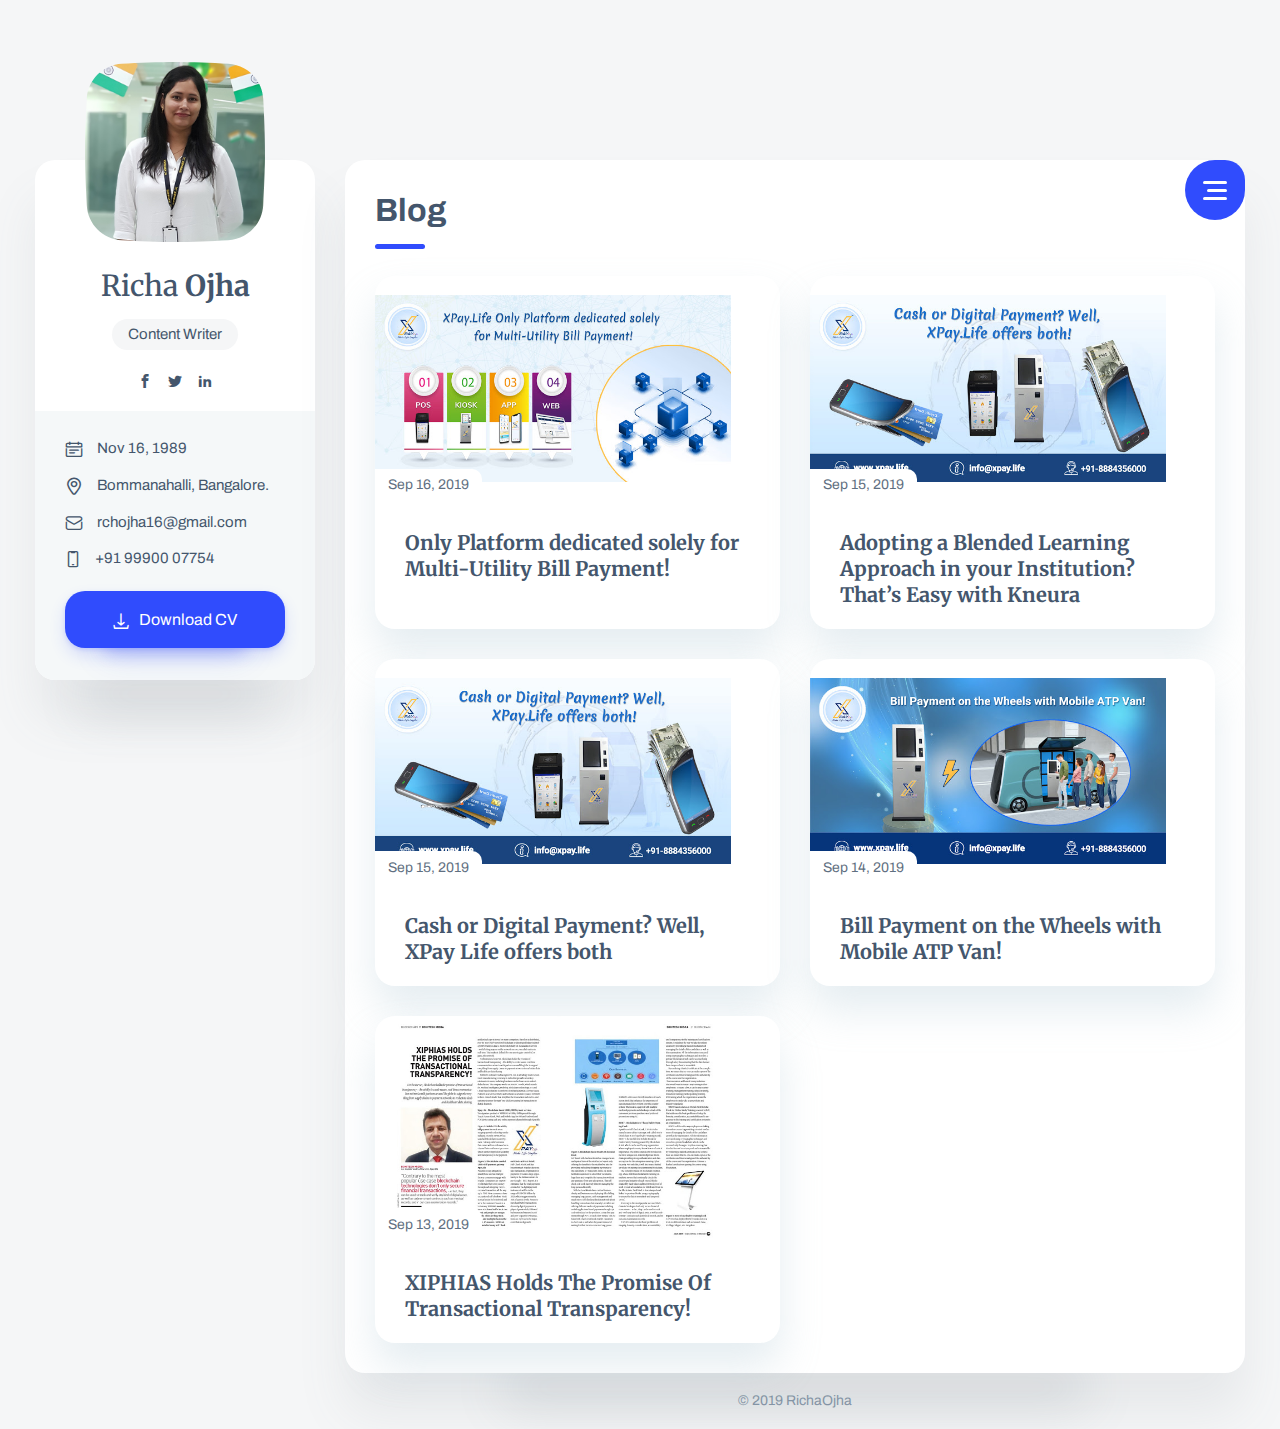
==== blog.html @ d3421cf6 "Update blog.html" ====
﻿<!DOCTYPE html>
<html lang="en">


<head>
    <meta charset="utf-8" />
    <title>Richa - Blog</title>

	<!-- Meta Data -->
	<meta http-equiv="X-UA-Compatible" content="IE=edge">
	<meta name="viewport" content="width=device-width, initial-scale=1, shrink-to-fit=no">
	<meta name="format-detection" content="telephone=no"/>
    <meta name="format-detection" content="address=no"/>
    <meta name="author" content="ArtTemplate" />
    <meta name="description" content="vCard" />

    <!-- Twitter data -->
    <meta name="twitter:card" content="summary_large_image">
    <meta name="twitter:site" content="@ArtTemplates">
    <meta name="twitter:title" content="vCard">
    <meta name="twitter:description" content="vCard">
    <meta name="twitter:image" content="assets/images/social.html">

    <!-- Open Graph data -->
    <meta property="og:title" content="ArtTemplate" />
    <meta property="og:type" content="website" />
    <meta property="og:url" content="your url website" />
    <meta property="og:image" content="assets/images/social.html" />
    <meta property="og:description" content="vCard" />
    <meta property="og:site_name" content="vCard" />

	<!-- Favicons -->
	<link rel="apple-touch-icon" sizes="144x144" href="assets/images/favicons/apple-touch-icon-144x144.png">
	<link rel="apple-touch-icon" sizes="114x114" href="assets/images/favicons/apple-touch-icon-114x114.png">
	<link rel="apple-touch-icon" sizes="72x72" href="assets/images/favicons/apple-touch-icon-72x72.png">
	<link rel="apple-touch-icon" sizes="57x57" href="assets/images/favicons/apple-touch-icon-57x57.png">
	<link rel="shortcut icon" href="assets/images/favicons/favicon.png" type="image/png">

    <!-- Styles -->
	<link rel="stylesheet" type="text/css" href="assets/styles/style.css"/>
    <link rel="stylesheet" type="text/css" href="assets/demo/style-demo.css"/>
	
</head>
<body class="bg-triangles-2">


    <main class="main">
	    <div class="container gutter-top">
		    <div class="row sticky-parent">
			    <!-- Sidebar -->
                <aside class="col-12 col-md-12 col-xl-3">
                    <div class="sidebar box shadow pb-0 sticky-column">
                        <svg class="avatar avatar--180" viewBox="0 0 188 188">
                            <g class="avatar__box">
                                <image xlink:href="assets/img/avatar-1.jpg" height="100%" width="100%" />
                            </g>
                        </svg>
                        <div class="text-center">
                            <h3 class="title title--h3 sidebar__user-name"><span class="weight--500">Richa</span> Ojha</h3>
                            <div class="badge badge--light">Content Writer</div>

                            <!-- Social -->
                            <div class="social">
                                <a class="social__link" href="https://www.facebook.com/"><i class="font-icon icon-facebook"></i></a>
                                <a class="social__link" href="https://www.behance.com/"><i class="font-icon icon-twitter"></i></a>
                                <a class="social__link" href="https://www.linkedin.com/in/richa-ojha-a7532a3a/"><i class="font-icon icon-linkedin2"></i></a>
                            </div>
                        </div>

                        <div class="sidebar__info box-inner box-inner--rounded">
                            <ul class="contacts-block">
                                <li class="contacts-block__item" data-toggle="tooltip" data-placement="top" title="Birthday">
                                    <i class="font-icon icon-calendar"></i>Nov 16, 1989
                                </li>
                                <li class="contacts-block__item" data-toggle="tooltip" data-placement="top" title="Address">
                                    <i class="font-icon icon-location"></i>Bommanahalli, Bangalore.
                                </li>
                                <li class="contacts-block__item" data-toggle="tooltip" data-placement="top" title="E-mail">
                                    <a href="mailto:example@mail.com"><i class="font-icon icon-envelope"></i>rchojha16@gmail.com</a>
                                </li>
                                <li class="contacts-block__item" data-toggle="tooltip" data-placement="top" title="Phone">
                                    <i class="font-icon icon-phone"></i>+91 99900 07754
                                </li>

                            </ul>

                            <a class="btn" href="assets/richaresume.docx" target="_blank"><i class="font-icon icon-download"></i> Download CV</a>
                        </div>
                    </div>
                </aside>

				<!-- Content -->
		        <div class="col-12 col-md-12 col-xl-9">
				    <div class="box shadow pb-0">
					    <!-- Menu -->
					    <div class="circle-menu">
						    <div class="hamburger">
                                <div class="line"></div>
                                <div class="line"></div>
                                <div class="line"></div>
                            </div>
						</div>
						<div class="inner-menu js-menu">
						    <ul class="nav">
                                <li class="nav__item"><a href="index.html">About</a></li>
								<li class="nav__item"><a href="resume.html">Resume</a></li>
                                <li class="nav__item"><a href="portfolio.html">Portfolio</a></li>
                                <li class="nav__item"><a class="active" href="blog.html">Blog</a></li>
                                <li class="nav__item"><a href="contact.html">Contact</a></li>
                            </ul>
						</div>

					    <!-- About -->
						<div class="pb-2">
		                    <h1 class="title title--h1 title__separate">Blog</h1>
					    </div>

						<!-- News -->
						<div class="news-grid pb-0">
							<!-- Post -->
							<article class="news-item box">
							    <div class="news-item__image-wrap overlay overlay--45">
								    <div class="news-item__date">Sep 16, 2019</div>
									<a class="news-item__link" href="http://blog.xpay.life/2019/08/xpaylife-only-platform-dedicated-solely.html" target="_blank"></a>
								    <img class="cover lazyload" src="assets/img/image_02.jpg" alt="" />
								</div>
								<div class="news-item__caption">
								    <h2 class="title title--h4">Only Platform dedicated solely for Multi-Utility Bill Payment!</h2>
								<!--	<p>Veritatis et quasi architecto beatae vitae dicta sunt, explicabo.</p>-->
								</div>
							</article>
							
							<!-- Post -->
							<article class="news-item box">
							    <div class="news-item__image-wrap overlay overlay--45">
								    <div class="news-item__date">Sep 15, 2019</div>
									<a class="news-item__link" href="https://kneura.com/adopting-a-blended-learning-approach-in-your-institution-thats-easy-with-kneura/" target="_blank"></a>
								    <img class="cover lazyload" src="assets/img/image_06.jpg" alt="" />
								</div>
								<div class="news-item__caption">
								    <h2 class="title title--h4">Adopting a Blended Learning Approach in your Institution? That’s Easy with Kneura</h2>
								</div>
							</article>

							<!-- Post -->
							<article class="news-item box">
							    <div class="news-item__image-wrap overlay overlay--45">
								    <div class="news-item__date">Sep 15, 2019</div>
									<a class="news-item__link" href="http://blog.xpay.life/2019/07/cash-or-digital-payment-well-xpay-life.html" target="_blank"></a>
								    <img class="cover lazyload" src="assets/img/image_06.jpg" alt="" />
								</div>
								<div class="news-item__caption">
								    <h2 class="title title--h4">Cash or Digital Payment? Well, XPay Life offers both</h2>
								</div>
							</article>

							<!-- Post -->
							<article class="news-item box">
							    <div class="news-item__image-wrap overlay overlay--45">
								    <div class="news-item__date">Sep 14, 2019</div>
									<a class="news-item__link" href="http://blog.xpay.life/2019/07/bill-payment-on-wheels-with-mobile-atp.html" target="_blank"></a>
								    <img class="cover lazyload" src="assets/img/image_08.jpg" alt="" />
								</div>
								<div class="news-item__caption">
								    <h2 class="title title--h4">Bill Payment on the Wheels with Mobile ATP Van!</h2>
								</div>
							</article>
							
							<!-- Post -->
							<article class="news-item box">
							    <div class="news-item__image-wrap overlay overlay--45">
								    <div class="news-item__date">Sep 13, 2019</div>
									<a class="news-item__link" href="http://blog.xpay.life/2019/07/xiphias-holds-promise-of-transactional.html" target="_blank"></a>
								    <img class="cover lazyload" src="assets/img/image_07.jpg" alt="" />
								</div>
								<div class="news-item__caption">
								    <h2 class="title title--h4">XIPHIAS Holds The Promise Of Transactional Transparency!</h2>
								</div>
							</article>
					
						</div>
					</div>
					
					<!-- Footer -->
                    <footer class="footer">© 2019 RichaOjha</footer>
		        </div>
			</div>
		</div>	
    </main>

    <div class="back-to-top"></div>
	
    <!-- SVG masks -->
    <svg class="svg-defs">
        <clipPath id="avatar-box">
            <path d="M1.85379 38.4859C2.9221 18.6653 18.6653 2.92275 38.4858 1.85453 56.0986.905299 77.2792 0 94 0c16.721 0 37.901.905299 55.514 1.85453 19.821 1.06822 35.564 16.81077 36.632 36.63137C187.095 56.0922 188 77.267 188 94c0 16.733-.905 37.908-1.854 55.514-1.068 19.821-16.811 35.563-36.632 36.631C131.901 187.095 110.721 188 94 188c-16.7208 0-37.9014-.905-55.5142-1.855-19.8205-1.068-35.5637-16.81-36.63201-36.631C.904831 131.908 0 110.733 0 94c0-16.733.904831-37.9078 1.85379-55.5141z"/>
        </clipPath>
        <clipPath id="avatar-hexagon">
             <path d="M0 27.2891c0-4.6662 2.4889-8.976 6.52491-11.2986L31.308 1.72845c3.98-2.290382 8.8697-2.305446 12.8637-.03963l25.234 14.31558C73.4807 18.3162 76 22.6478 76 27.3426V56.684c0 4.6805-2.5041 9.0013-6.5597 11.3186L44.4317 82.2915c-3.9869 2.278-8.8765 2.278-12.8634 0L6.55974 68.0026C2.50414 65.6853 0 61.3645 0 56.684V27.2891z"/>
        </clipPath>		
    </svg>

	

	<!-- JavaScripts -->
	<script src="assets/js/jquery-3.4.1.min.js"></script>
	<script src="assets/js/plugins.js"></script>
    <script src="assets/js/common.js"></script>
    
	<script src="assets/demo/plugins-demo.js"></script>
</body>

</html>
---- assets/styles/style.css ----
/* ------------------------------------------------
 Author: ArtStyles (Art)
 
 Template Name: vCard
 version: 1.0.2
------------------------------------------------ */
/* ------------------------------------------------

 - General Styles
   - Background
   - Input Text
   - Checkbox
   - Select
   - Button
   - Dropdown
   
 - Typography
 - Preloader
 
 - Menu
   - Hamburger
   - Nav
   
 - Shared
   - Container
   - Box
   - Overlay
   - Avatars
   - Social
   - Badges
   - Tooltips
   
 - Sidebar
   - Contact list
   
 - Cases

 - Testimonials
   - Carousel pagination
   
 - Clients
 - Timeline
 - Progress
 
 - Portfolio
   - Filter
    
 - News
 
 - Single post
   - Comments
   - Comment form
   - Emoji
   - Scroll Indicator
   - niceScroll
   - Social auth
  
 - Footer
 
 - Contact
   - Map
   
 - Other
   - Bact to top
   - Medium Zoom
  
------------------------------------------------ */
@import url(bootstrap.min.css);
@import url(swiper.min.css);
@import url("https://fonts.googleapis.com/css?family=Archivo:400,400i,500,500i,600,600i,700,700i&amp;display=swap");
@import url("https://fonts.googleapis.com/css?family=Merriweather:400,900&amp;display=swap");
@import url(../icons/icomoon.css);
.icon {
  background-size: contain;
  background-repeat: no-repeat;
  display: inline-block;
  line-height: 0;
  flex-shrink: 0;
}
.icon__size-16 {
  height: 16px;
  width: 16px;
}
.icon__size-18 {
  height: 18px;
  width: 18px;
}
.icon__size-24 {
  height: 24px;
  width: 24px;
}
.icon__size-32 {
  height: 32px;
  width: 32px;
}
.icon__size-48 {
  height: 48px;
  width: 48px;
}
.icon__size-56 {
  height: 56px;
  width: 56px;
}
.icon__size-64 {
  height: 64px;
  width: 64px;
}
.icon__calendar {
  background-image: url(../icons/icon-calendar.svg);
}
.icon__location {
  background-image: url(../icons/icon-location.svg);
}
.icon__envelope {
  background-image: url(../icons/icon-envelope.svg);
}
.icon__phone {
  background-image: url(../icons/icon-phone.svg);
}
.icon__skype {
  background-image: url(../icons/icon-skype.svg);
}

/* -----------------------------------------------------------------
    - General Styles
----------------------------------------------------------------- */
*,
::before,
::after {
  background-repeat: no-repeat;
  box-sizing: border-box;
}

html {
  -webkit-overflow-scrolling: touch;
  -webkit-box-sizing: border-box;
  box-sizing: border-box;
  -ms-overflow-x: hidden;
}

body, html {
  font-size: 1rem;
  -webkit-text-size-adjust: 100%;
}
@media only screen and (max-width: 580px) {
  body, html {
    font-size: .96rem;
  }
}

body {
  background-color: #F5F6F7;
  color: #44566C;
  font-family: "Archivo", sans-serif;
  font-weight: 400;
  font-size: .9375rem;
  line-height: 1.7;
  min-height: 100vh;
  -ms-overflow-style: scrollbar;
  -webkit-font-smoothing: antialiased;
}
@media only screen and (max-width: 580px) {
  body {
    line-height: 1.6;
  }
}

html.is-scroll-disabled body {
  height: 100vh;
  overflow: hidden;
}

@media all and (-ms-high-contrast: none), (-ms-high-contrast: active) {
  html.is-scroll-disabled {
    overflow: hidden;
  }
}
.no-scroll {
  overflow: hidden;
  -ms-overflow-style: none;
}

.no-scroll-height {
  overflow-x: hidden;
}

.bg-triangles {
  background-image: url(../images/triangles-top.svg), url(../images/triangles-bottom.svg);
  background-position: left top, right bottom;
  background-repeat: no-repeat;
  background-size: inherit;
}
@media only screen and (max-width: 580px) {
  .bg-triangles {
    background-size: contain;
  }
}
.bg-triangles-2 {
  background-image: url(../images/triangle-2-top.svg), url(../images/triangle-2-bottom.svg);
  background-position: right top, left bottom;
  background-repeat: no-repeat;
  background-size: 50%;
  background-attachment: fixed;
}
@media only screen and (max-width: 992px) {
  .bg-triangles-2 {
    background-size: contain;
  }
}
.bg-peach {
  background-image: linear-gradient(115.29deg, #FFF2E7 1.33%, #FFCADA 98.21%);
  background-attachment: fixed;
}
.bg-green {
  background-image: linear-gradient(115.29deg, #0DC8A9 1.33%, #32CBC8 98.21%);
  background-attachment: fixed;
}

.input, .textarea, select,
.custom-select {
  background-color: #F5F8F9;
  border: 1px solid #F5F8F9;
  border-radius: 1.25rem;
  box-shadow: none;
  color: #44566C;
  font-size: inherit;
  height: auto;
  padding: .9rem 1.4rem .8rem;
  position: relative;
  width: 100%;
  -webkit-appearance: none;
  -moz-appearance: none;
  appearance: none;
}
@media only screen and (max-width: 580px) {
  .input, .textarea, select,
  .custom-select {
    padding: .8rem 1.4rem .75rem;
  }
}

.input:focus, .textarea:focus, select:focus,
.custom-select:focus {
  background-color: #F5F8F9;
  color: #44566C;
  box-shadow: none;
  outline: none;
}

.input {
  line-height: inherit;
}
@media all and (-ms-high-contrast: none), (-ms-high-contrast: active) {
  .input {
    line-height: 0;
  }
}
.input--white {
  background-color: #fff;
}
.input--white:focus {
  background-color: #fff;
}
.input__icon {
  padding-left: 3.4rem;
}
@media only screen and (max-width: 580px) {
  .input__icon {
    padding-left: 2.8rem;
  }
}

.textarea {
  border-radius: 1.25rem;
  display: block;
  padding: .8rem 1.2rem;
  resize: none;
}
.textarea--white {
  background-color: #fff;
}
.textarea--white:focus {
  background-color: #fff;
}

.form-group {
  margin-bottom: 2rem;
  position: relative;
}
@media only screen and (max-width: 580px) {
  .form-group {
    margin-bottom: 1.7rem;
  }
}
.form-group .font-icon {
  color: #8697A8;
  font-size: 1.1rem;
  margin: auto 0;
  position: absolute;
  top: 0;
  bottom: 0;
  left: 2.4rem;
  height: 1rem;
  width: 1rem;
  z-index: 1;
}
@media only screen and (max-width: 580px) {
  .form-group .font-icon {
    font-size: 1rem;
    left: 2.1rem;
  }
}

.help-block {
  position: absolute;
  font-size: .75rem;
  line-height: 1.4;
  padding-top: .3rem;
  padding-left: .4rem;
}
@media only screen and (max-width: 580px) {
  .help-block {
    font-size: .687rem;
  }
}

.with-errors {
  color: #FF3D57;
}

.has-error input,
.has-error textarea,
.has-error input:focus,
.has-error textarea:focus {
  border-color: #FF3D57;
}

#validator-contact {
  font-size: .89rem;
  margin-top: 1rem;
}

.form-control::-webkit-input-placeholder {
  color: #8697A8;
}

.form-control::-moz-placeholder {
  color: #8697A8;
}

.form-control:-ms-input-placeholder {
  color: #8697A8;
}

.form-control::-ms-input-placeholder {
  color: #8697A8;
}

.form-control::placeholder {
  color: #8697A8;
}

input:-webkit-autofill,
input:-webkit-autofill:hover,
input:-webkit-autofill:focus,
input:-webkit-autofill:active {
  transition: background-color 5000s ease-in-out 0s;
  -webkit-text-fill-color: #fff !important;
}

input:not(input:-webkit-autofill)::-webkit-contacts-auto-fill-button {
  background-color: #fff;
}

input:invalid,
textarea:invalid {
  outline: none !important;
}

.custom-control-input:focus ~ .custom-control-label::before {
  box-shadow: 0 0 0 0.2rem rgba(48, 76, 253, 0.25);
}
.custom-control-input:focus:not(:checked) ~ .custom-control-label::before {
  border-color: #304CFD;
}
.custom-control-input:not(:disabled):active ~ .custom-control-label::before {
  border-color: #fff;
  background-color: transparent;
}
.custom-control-input:checked ~ .custom-control-label::before {
  border-color: #304CFD;
  background-color: #304CFD;
}

.custom-control-label {
  line-height: 1.55;
  padding-left: .5rem;
}
.custom-control-label::before {
  background-color: transparent;
  border: 1px solid #F0F0F6;
}

select,
.custom-select {
  background: url("data:image/svg+xml,%3csvg xmlns='http://www.w3.org/2000/svg' viewBox='0 0 4 5'%3e%3cpath fill='%23fff' d='M2 0L0 2h4zm0 5L0 3h4z'/%3e%3c/svg%3e") no-repeat right 0.1rem center/10px 16px;
}
select option,
.custom-select option {
  color: #44566C;
}

.btn {
  background-color: #304CFD;
  border-radius: 1.25rem;
  border: 0;
  box-shadow: 0px 8px 16px rgba(48, 76, 253, 0.15), 0px 2px 4px rgba(48, 76, 253, 0.15);
  color: #fff;
  cursor: pointer;
  font-size: 1rem;
  font-weight: 400;
  line-height: inherit;
  padding: .96rem 2rem .9rem;
  position: relative;
  transition: .4s ease-in-out;
  white-space: nowrap;
}
.btn:hover {
  color: #fff;
  box-shadow: none;
  opacity: .9;
}
.btn:focus {
  box-shadow: 0 24px 40px rgba(48, 76, 253, 0.1), 0 8px 16px rgba(48, 76, 253, 0.1);
}
.btn::before {
  content: '';
  box-shadow: 0px 4px 32px rgba(48, 76, 253, 0.25), 0px 4px 16px rgba(48, 76, 253, 0.25);
  position: absolute;
  bottom: 0;
  left: 0;
  right: 0;
  margin: 0 auto;
  height: 1rem;
  transition: .4s ease-in-out;
  width: 64%;
  z-index: -1;
}
.btn:hover::before {
  box-shadow: none;
}
.btn--light {
  background-color: #F5F8F9;
  color: #44566C;
}
.btn--gray {
  background-color: #F0F0F6;
  color: #44566C;
}
.btn--dark {
  background-color: #44566C;
}
.btn--blue-gradient {
  background-size: 200% auto;
  background-image: linear-gradient(to right, #0081ff 0%, #3fa0ff 50%, #0045ff 100%);
}
.btn--red {
  background-color: #FF3D57;
  color: #fff;
}
.btn .font-icon {
  margin-right: .4rem;
}

button:focus {
  outline: none;
}

.dropdown-menu {
  border: 0;
  border-radius: 0.75rem;
  box-shadow: 0 8px 40px rgba(134, 151, 168, 0.25);
  color: #5F6F81;
  font-size: .937rem;
}
.dropdown-menu::before {
  content: '';
  border-left: .4rem solid transparent;
  border-right: .4rem solid transparent;
  border-bottom: 0.4rem solid #fff;
  height: 0;
  position: absolute;
  top: -.4rem;
  left: 1.1rem;
  width: 0;
}
.dropdown.dropup .dropdown-menu::before {
  border-left: .4rem solid transparent;
  border-right: .4rem solid transparent;
  border-top: 0.4rem solid #fff;
  border-bottom: .4rem solid transparent;
  top: auto;
  bottom: -.8rem;
}

.svg-defs {
  position: absolute;
  height: 0;
  width: 0;
}

/* -----------------------------------------------------------------
    - Typography
----------------------------------------------------------------- */
h1, h2, h3, h4, h5, h6 {
  font-family: "Archivo", sans-serif;
  font-weight: 700;
  line-height: 1.3;
}

.title--h1 {
  font-size: 2rem;
  margin-bottom: 1.1rem;
}
@media only screen and (max-width: 580px) {
  .title--h1 {
    font-size: 1.75rem;
  }
}
.title--h2 {
  font-size: 1.75rem;
}
@media only screen and (max-width: 580px) {
  .title--h2 {
    font-size: 1.5rem;
  }
}
.title--h3 {
  font-size: 1.5rem;
  margin-bottom: 1.3rem;
}
@media only screen and (max-width: 580px) {
  .title--h3 {
    font-size: 1.2rem;
    margin-bottom: 1rem;
  }
}
.title--h4 {
  font-size: 1.25rem;
  margin-bottom: .8rem;
}
@media only screen and (max-width: 580px) {
  .title--h4 {
    font-size: 1rem;
  }
}
.title--h5 {
  font-size: 1rem;
}
@media only screen and (max-width: 580px) {
  .title--h5 {
    font-size: .937rem;
  }
}
.title--h6 {
  font-size: .75rem;
}
.title--center {
  text-align: center;
}
.title--tone {
  color: #304CFD;
}
.title-icon {
  margin-right: .5rem;
  margin-top: -4px;
  height: 2.5rem;
  width: 2.5rem;
}
@media only screen and (max-width: 580px) {
  .title-icon {
    height: 2.0833333333rem;
    width: 2.5rem;
  }
}
.title__separate {
  margin-bottom: 2.3rem;
  position: relative;
}
.title__separate::before {
  content: '';
  background-color: #304CFD;
  border-radius: .5rem;
  height: 5px;
  position: absolute;
  bottom: -1.1rem;
  left: 0;
  width: 3.12rem;
  z-index: 1;
}
@media only screen and (max-width: 580px) {
  .title__separate {
    margin-bottom: 1.5rem;
  }
  .title__separate::before {
    height: 3px;
    bottom: -.6rem;
    width: 3rem;
  }
}

.weight--400 {
  font-weight: 400;
}
.weight--500 {
  font-weight: 500;
}
.weight--600 {
  font-weight: 600;
}
.weight--700 {
  font-weight: 700;
}

.color--light {
  color: #8697A8;
}
.color--dark {
  color: #44566C;
}

.block-quote {
  font-size: 1.3rem;
  font-weight: 400;
  font-style: italic;
  margin: 1.8rem 0;
  position: relative;
  line-height: 1.6;
}
@media only screen and (max-width: 992px) {
  .block-quote {
    padding-left: 3.8rem;
  }
}
@media only screen and (max-width: 580px) {
  .block-quote {
    font-size: 1.15rem;
    margin: 1.1rem 0 1.3rem;
    padding-left: 0;
    padding-top: 2.8rem;
  }
}
.block-quote::before {
  background-image: url(../images/icon-quote.svg);
  background-repeat: no-repeat;
  background-position: center;
  background-size: cover;
  content: '';
  height: 34px;
  margin: 0 auto;
  position: absolute;
  top: 0;
  left: -3.4rem;
  width: 34px;
}
@media only screen and (max-width: 992px) {
  .block-quote::before {
    left: 0;
  }
}
@media only screen and (max-width: 580px) {
  .block-quote::before {
    right: 0;
  }
}
.block-quote__author {
  font-size: 1rem;
  font-style: normal;
  display: block;
  margin-top: .6rem;
  padding-left: 3rem;
  position: relative;
}
@media only screen and (max-width: 580px) {
  .block-quote__author {
    font-size: .875rem;
    margin-top: 0;
    padding-left: 2rem;
  }
}
.block-quote__author::before {
  content: '';
  background-color: #44566C;
  height: 1px;
  margin-bottom: auto;
  margin-top: auto;
  position: absolute;
  top: 0;
  bottom: 0;
  left: 0;
  width: 2rem;
}
@media only screen and (max-width: 580px) {
  .block-quote__author::before {
    width: 1rem;
  }
}

a {
  color: #304CFD;
  cursor: pointer;
  text-decoration: none;
  -webkit-text-decoration-skip: objects;
  transition: color 0.3s cubic-bezier(0.72, 0.16, 0.345, 0.875);
}
a:hover {
  color: #304CFD;
  outline: none;
  text-decoration: underline;
}
a.decoration--none {
  text-decoration: none;
}

.noGutters-Top {
  margin-top: 0 !important;
}
.noGutters-Bottom {
  margin-bottom: 0 !important;
}
.noGutters-Left {
  margin-left: 0 !important;
}
.noGutters-Right {
  margin-right: 0 !important;
}

.description {
  color: #F5F8F9;
  margin-bottom: 1.9rem;
}

.foreword {
  color: #F5F8F9;
  font-size: 1.125rem;
}

img {
  max-width: 100%;
  -webkit-user-select: none;
  -moz-user-select: none;
  -ms-user-select: none;
  user-select: none;
}

iframe {
  background-color: #44566C;
  border: 0;
  display: block;
  height: 100%;
  width: 100%;
}

.cover {
 object-fit: contain;
    object-position: center;
    font-family: 'object-fit: cover; object-position: center;';
    height: 100%;
    width: 88%;
}

::-moz-selection {
  background: transparent;
  color: #304CFD;
}

::selection {
  background: transparent;
  color: #304CFD;
}

/* -----------------------------------------------------------------
    - Preloader
----------------------------------------------------------------- */
.preloader {
  display: -webkit-flex;
  display: -ms-flexbox;
  display: -moz-box;
  display: flex;
  -webkit-align-items: center;
  -ms-flex-align: center;
  align-items: center;
  justify-content: center;
  background-color: #fff;
  position: fixed;
  top: 0;
  left: 0;
  width: 100%;
  height: 100%;
  overflow: hidden;
  text-align: center;
  z-index: 1106;
  opacity: 1;
}
.preloader__wrap {
  width: 100%;
  max-width: 150px;
}
.preloader__progress {
  background: #fff;
  height: 2px;
  position: absolute;
  top: 0;
  left: 0;
  overflow: hidden;
  width: 100%;
}
.preloader__progress span {
  background: #304CFD;
  position: absolute;
  top: 0;
  left: 0;
  height: 100%;
  width: 0;
}

.circle-pulse > * {
  position: absolute;
  top: 50%;
  left: 50%;
  border-radius: 50%;
  box-sizing: border-box;
  transform: scale(0);
  animation: pulse 1.6s linear infinite;
}

.circle-pulse__1 {
  width: 6rem;
  height: 6rem;
  margin-top: -3rem;
  margin-left: -3rem;
  background-color: #304CFD;
}

.circle-pulse__2 {
  width: 4.8rem;
  height: 4.8rem;
  margin-top: -2.4rem;
  margin-left: -2.4rem;
  background-color: rgba(48, 76, 253, 0.7);
  animation-delay: -0.8s;
}

@keyframes pulse {
  0% {
    transform: scale(0, 0);
    opacity: 1;
  }
  100% {
    transform: scale(1, 1);
    opacity: 0;
  }
}
/* -----------------------------------------------------------------
    - Menu
----------------------------------------------------------------- */
.circle-menu {
  background-color: #304CFD;
  border-radius: 50% 1.25rem 50% 50%;
  display: -webkit-flex;
  display: -ms-flexbox;
  display: -moz-box;
  display: flex;
  -webkit-align-items: center;
  -ms-flex-align: center;
  align-items: center;
  justify-content: center;
  height: 3.75rem;
  position: absolute;
  top: 0;
  right: 0;
  width: 3.75rem;
  z-index: 2;
}
@media only screen and (max-width: 992px) {
  .circle-menu {
    height: 3.55rem;
    width: 3.55rem;
  }
}
@media only screen and (max-width: 580px) {
  .circle-menu {
    border-radius: 50%;
    margin-top: 1rem;
    margin-right: 1rem;
    position: fixed;
    height: 2.5rem;
    width: 2.5rem;
    z-index: 1101;
  }
}
@media only screen and (max-width: 580px) {
  .open-menu .circle-menu {
    box-shadow: 0 0 0 1px rgba(48, 76, 253, 0.5);
    background-color: transparent;
  }
}

.hamburger {
  cursor: pointer;
}
.hamburger .line {
  background-color: #fff;
  border-radius: 4px;
  display: block;
  margin: 5px 0;
  height: 3px;
  width: 24px;
  transition: all 0.2s ease-in-out;
}
.hamburger .line:nth-child(2) {
  margin-left: 4px;
  width: 20px;
}
@media only screen and (max-width: 768px) {
  .hamburger .line {
    margin: 4px 0;
    height: 2px;
    width: 18px;
  }
  .hamburger .line:nth-child(2) {
    width: 14px;
  }
}
.hamburger.is-active .line:nth-child(1) {
  transform: translateY(8px) rotate(45deg);
}
@media only screen and (max-width: 768px) {
  .hamburger.is-active .line:nth-child(1) {
    transform: translateY(6px) rotate(45deg);
  }
}
.hamburger.is-active .line:nth-child(2) {
  opacity: 0;
  transform: rotate(45deg);
}
.hamburger.is-active .line:nth-child(3) {
  transform: translateY(-8px) rotate(-45deg);
}
@media only screen and (max-width: 768px) {
  .hamburger.is-active .line:nth-child(3) {
    transform: translateY(-6px) rotate(-45deg);
  }
}
@media only screen and (max-width: 580px) {
  .hamburger.is-active .line {
    background-color: #304CFD;
  }
}

.inner-menu {
  display: -webkit-flex;
  display: -ms-flexbox;
  display: -moz-box;
  display: flex;
  justify-content: flex-end;
  height: 3.75rem;
  padding-right: 2rem;
  position: absolute;
  top: 0;
  right: 0;
  width: 70%;
  z-index: 1;
}
@media only screen and (max-width: 992px) {
  .inner-menu {
    height: 3.55rem;
    width: 80%;
  }
}
@media only screen and (max-width: 768px) {
  .inner-menu {
    width: 100%;
  }
}
@media only screen and (max-width: 580px) {
  .inner-menu {
    height: 100vh;
    padding-right: 0;
    position: fixed;
    pointer-events: none;
    z-index: 1100;
  }
}
.open-menu .inner-menu {
  pointer-events: all;
}

.nav {
  color: #fff;
  background: #304CFD;
  border-radius: 2rem 0 0 2rem;
  box-shadow: 0 24px 40px rgba(48, 76, 253, 0.05), 0 8px 16px rgba(48, 76, 253, 0.05);
  display: -webkit-flex;
  display: -ms-flexbox;
  display: -moz-box;
  display: flex;
  -webkit-align-items: center;
  -ms-flex-align: center;
  align-items: center;
  justify-content: center;
  height: 100%;
  overflow: hidden;
}
@media only screen and (max-width: 768px) {
  .nav {
    border-radius: 1.25rem 0 0 2rem;
    font-size: .875rem;
  }
}
@media only screen and (max-width: 580px) {
  .nav {
    -webkit-flex-direction: column;
    -ms-flex-direction: column;
    flex-direction: column;
    color: #44566C;
    background-color: #fff;
    background-image: none;
    border-radius: 0;
    box-shadow: none;
    font-size: 1.5rem;
  }
}
.nav__item {
  margin-right: 3rem;
}
@media only screen and (max-width: 992px) {
  .nav__item {
    margin-right: 2rem;
  }
}
@media only screen and (max-width: 580px) {
  .nav__item {
    margin-right: 0;
    margin-top: .2rem;
    margin-bottom: .2rem;
  }
}
.nav__item a {
  color: rgba(255, 255, 255, 0.7);
}
.nav__item a:hover {
  color: white;
  text-decoration: none;
}
@media only screen and (max-width: 580px) {
  .nav__item a {
    color: rgba(68, 86, 108, 0.6);
  }
  .nav__item a:hover {
    color: #44566c;
  }
}
.nav__item a.active {
  color: #fff;
}
@media only screen and (max-width: 580px) {
  .nav__item a.active {
    color: #44566C;
  }
}
.nav__item:last-child {
  margin-right: 0;
}
@media only screen and (max-width: 992px) {
  .nav__item:last-child {
    margin-right: 2rem;
  }
}
@media only screen and (max-width: 580px) {
  .nav__item:last-child {
    margin-right: 0;
  }
}

.inner-menu-alt {
  padding-right: 0;
  width: 100%;
}
.inner-menu-alt .nav {
  border-radius: 1.25rem 1.25rem 2rem 2rem;
  width: 100%;
  transition: width .4s ease-in-out;
}
@media only screen and (max-width: 580px) {
  .inner-menu-alt .nav {
    width: 0;
  }
}
.inner-menu-alt .nav__item:last-child {
  margin-right: 0;
}

@media only screen and (max-width: 580px) {
  .open-menu .inner-menu-alt .nav {
    border-radius: 0;
    width: 100%;
  }
}

/* -----------------------------------------------------------------
    - Shared
----------------------------------------------------------------- */
@media (min-width: 1200px) {
  .container {
    max-width: 1240px;
  }
}
@media (min-width: 1300px) {
  .container {
    max-width: 1240px;
  }
}
.box {
  background-color: #fff;
  border-radius: 1.25rem;
  padding: 1.875rem;
  position: relative;
  transition: box-shadow .3s ease-in-out;
}
@media only screen and (max-width: 580px) {
  .box {
    padding: 20px;
  }
}
.box__second {
  background-color: #fff;
  border-radius: 0.9615384615rem;
}
@media only screen and (max-width: 580px) {
  .box__second {
    border-radius: 0.9615384615rem;
  }
}
.box__large {
  padding: 1.875rem 2.5rem;
}
@media only screen and (max-width: 992px) {
  .box__large {
    padding: 1.875rem;
  }
}
@media only screen and (max-width: 580px) {
  .box__large {
    padding: 20px;
  }
}
.box__large .box-inner::before,
.box__large .box-inner::after {
  width: 2.5rem;
}
@media only screen and (max-width: 992px) {
  .box__large .box-inner::before,
  .box__large .box-inner::after {
    width: 1.875rem;
  }
}
@media only screen and (max-width: 580px) {
  .box__large .box-inner::before,
  .box__large .box-inner::after {
    width: 20px;
  }
}
.box__large .box-inner::before {
  left: -2.5rem;
}
@media only screen and (max-width: 992px) {
  .box__large .box-inner::before {
    left: -1.875rem;
  }
}
@media only screen and (max-width: 580px) {
  .box__large .box-inner::before {
    left: -20px;
  }
}
.box__large .box-inner::after {
  right: -2.5rem;
}
@media only screen and (max-width: 992px) {
  .box__large .box-inner::after {
    right: -1.875rem;
  }
}
@media only screen and (max-width: 580px) {
  .box__large .box-inner::after {
    right: -20px;
  }
}

.box-inner {
  background-color: #F5F8F9;
  padding-top: 2rem;
  padding-bottom: 2rem;
  position: relative;
  z-index: 0;
}
@media only screen and (max-width: 580px) {
  .box-inner {
    padding-top: 1.2rem;
    padding-bottom: 1rem;
  }
}
.box-inner::before, .box-inner::after {
  content: '';
  background-color: #F5F8F9;
  height: 100%;
  position: absolute;
  top: 0;
  width: 1.875rem;
  z-index: -1;
}
@media only screen and (max-width: 580px) {
  .box-inner::before, .box-inner::after {
    width: 20px;
  }
}
.box-inner::before {
  left: -1.875rem;
}
@media only screen and (max-width: 580px) {
  .box-inner::before {
    left: -20px;
  }
}
.box-inner::after {
  right: -1.875rem;
}
@media only screen and (max-width: 580px) {
  .box-inner::after {
    right: -20px;
  }
}
.box-inner--rounded::before {
  border-radius: 0 0 0 1.25rem;
}
.box-inner--rounded::after {
  border-radius: 0 0 1.25rem 0;
}
.box-inner--white {
  background-color: #fff;
}
.box-inner--white::before, .box-inner--white::after {
  background-color: #fff;
}

.shadow {
  box-shadow: 0px 40px 50px rgba(103, 118, 128, 0.1) !important;
}
.shadow::before {
  content: '';
  box-shadow: 0px 30px 50px rgba(103, 118, 128, 0.2);
  position: absolute;
  bottom: 0;
  left: 0;
  right: 0;
  margin: 0 auto;
  height: 2rem;
  width: 65%;
  z-index: -1;
}
.shadow--orange {
  box-shadow: 0px 40px 50px rgba(177, 68, 27, 0.1) !important;
}
.shadow--orange::before {
  box-shadow: 0px 40px 50px rgba(177, 68, 27, 0.1);
}
.shadow--green {
  box-shadow: 0px 40px 50px rgba(0, 115, 97, 0.1) !important;
}
.shadow--green::before {
  box-shadow: 0px 40px 50px rgba(0, 115, 97, 0.1);
}

.js-image {
  background-size: cover;
  background-position: center;
  height: 100%;
  width: 100%;
}

.overlay {
  position: relative;
}
.overlay::before, .overlay--45::before, .overlay--80::before {
  content: '';
  background-color: rgba(68, 86, 108, 0.35);
  position: absolute;
  top: 0;
  left: 0;
  height: 100%;
  width: 100%;
  z-index: 2;
}
.overlay--45::before {
  background-color: rgba(68, 86, 108, 0.45);
}
.overlay--80::before {
  background-color: rgba(68, 86, 108, 0.8);
}

.gutter-top {
  padding-top: 10rem;
}
@media only screen and (max-width: 580px) {
  .gutter-top {
    padding-top: 9rem;
  }
}

.avatar {
  display: block;
  height: 100%;
  width: 100%;
}
.avatar--180 {
  max-height: 180px;
  max-width: 180px;
  height: 180px;
  width: 180px;
}
.avatar--80 {
  max-height: 80px;
  max-width: 80px;
  filter: drop-shadow(-2.5px 0 0 #fff) drop-shadow(3px 0 0 #fff) drop-shadow(0 -2px 0 #fff) drop-shadow(0 2px 0 #fff) drop-shadow(0 4px 4px rgba(134, 151, 168, 0.25)) drop-shadow(0 8px 8px rgba(134, 151, 168, 0.4));
}
@media only screen and (max-width: 580px) {
  .avatar--80 {
    max-height: 53.3333333333px;
    max-width: 53.3333333333px;
  }
}
.avatar--60 {
  max-height: 60px;
  max-width: 60px;
  filter: drop-shadow(0 4px 4px rgba(134, 151, 168, 0.2)) drop-shadow(0 8px 8px rgba(134, 151, 168, 0.2));
}
@media only screen and (max-width: 580px) {
  .avatar--60 {
    max-height: 45.1127819549px;
    max-width: 45.1127819549px;
  }
}
.avatar__box {
  -webkit-clip-path: url(#avatar-box);
  clip-path: url(#avatar-box);
}
.avatar__hexagon {
  -webkit-clip-path: url(#avatar-hexagon);
  clip-path: url(#avatar-hexagon);
}
.avatar image {
  height: 100%;
  width: 100%;
}

.social {
  line-height: 0;
  margin-top: 1.5rem;
  margin-bottom: 1.4rem;
}
.social__link {
  color: #44566C;
  display: inline-block;
  font-size: .875rem;
  margin-left: .8rem;
  text-decoration: none;
}
.social__link:hover {
  cursor: pointer;
  text-decoration: none;
}
.social__link:first-child {
  margin-left: 0;
}

.badge {
  font-size: .937rem;
  font-weight: 400;
  border-radius: 10rem;
  padding: .5rem 1rem;
}
.badge--light {
  background-color: #F5F6F7;
  color: #44566C;
}
.badge--gray {
  background-color: #F0F0F6;
  color: #44566C;
}
.badge--dark {
  background-color: #44566C;
  color: #fff;
}
.badge--blue {
  background-color: #304CFD;
  color: #fff;
}
.badge--blue-gradient {
  background-image: linear-gradient(to right, #0081ff 0%, #3fa0ff 50%, #0045ff 100%);
  color: #fff;
}
.badge--aqua {
  background-color: #00F1E2;
  color: #fff;
}
.badge--red {
  background-color: #FF3D57;
  color: #fff;
}

.tooltip {
  font-family: "Archivo", sans-serif;
}
.tooltip-inner {
  max-width: 200px;
  padding: .27rem .6rem .25rem;
  background-color: #44566C;
  border-radius: 0.25rem;
  box-shadow: 0px 16px 32px rgba(134, 151, 168, 0.25), 0px 2px 16px rgba(134, 151, 168, 0.5);
}
.tooltip.show {
  opacity: 1;
}

.bs-tooltip-top .arrow::before,
.bs-tooltip-auto[x-placement^="top"] .arrow::before {
  border-width: 0.3rem 0.3rem 0;
  border-top-color: #44566C;
}

.bs-tooltip-right .arrow::before,
.bs-tooltip-auto[x-placement^="right"] .arrow::before {
  border-width: 0.3rem 0.3rem 0.3rem 0;
  border-right-color: #44566C;
}

.bs-tooltip-left .arrow::before,
.bs-tooltip-auto[x-placement^="left"] .arrow::before {
  border-width: 0.3rem 0 0.3rem 0.3rem;
  border-left-color: #44566C;
}

.bs-tooltip-bottom .arrow::before,
.bs-tooltip-auto[x-placement^="bottom"] .arrow::before {
  border-width: 0 0.3rem 0.3rem;
  border-bottom-color: #44566C;
}

@media only screen and (min-width: 580px) {
  .pt-sm-6 {
    padding-top: 5rem;
  }
}

/* -----------------------------------------------------------------
    - Sidebar
----------------------------------------------------------------- */
@media only screen and (max-width: 1200px) {
  .sidebar {
    margin-bottom: 1.875rem;
  }
}
@media only screen and (max-width: 580px) {
  .sidebar {
    margin-bottom: 1rem;
  }
}
.sidebar .avatar {
  margin-top: -8rem;
  margin-bottom: 1.6rem;
  margin-left: auto;
  margin-right: auto;
  transition: all .3s ease-in-out;
}
.sidebar__user-name {
  font-size: 1.8rem;
  font-family: "Merriweather", serif;
  margin-bottom: .9rem;
  position: relative;
}
.sidebar__info {
  padding-top: 1.6rem;
}
@media only screen and (max-width: 1200px) {
  .sidebar__info {
    text-align: center;
  }
}
@media only screen and (max-width: 580px) {
  .sidebar__info {
    padding-top: 1.5rem;
    padding-bottom: 20px;
  }
}
.sidebar .btn {
  width: 100%;
}
@media only screen and (max-width: 1200px) {
  .sidebar .btn {
    width: 40%;
  }
}
@media only screen and (max-width: 992px) {
  .sidebar .btn {
    width: 60%;
  }
}
@media only screen and (max-width: 768px) {
  .sidebar .btn {
    width: 100%;
  }
}

.contacts-block {
  list-style: none;
  padding-left: 0;
  margin-bottom: .5rem;
  overflow: hidden;
}
@media only screen and (max-width: 1200px) {
  .contacts-block {
    margin-bottom: 1rem;
  }
}
@media only screen and (max-width: 768px) {
  .contacts-block {
    margin-bottom: .5rem;
    font-size: 1rem;
  }
}
.contacts-block__item {
  display: -webkit-flex;
  display: -ms-flexbox;
  display: -moz-box;
  display: flex;
  -webkit-align-items: center;
  -ms-flex-align: center;
  align-items: center;
  margin-bottom: .7rem;
  overflow: hidden;
  text-overflow: ellipsis;
  white-space: nowrap;
}
@media only screen and (max-width: 1200px) {
  .contacts-block__item {
    display: inline-block;
    margin-bottom: 0;
    margin-right: 1.5rem;
  }
}
@media only screen and (max-width: 768px) {
  .contacts-block__item {
    display: block;
    margin-left: auto;
    margin-right: auto;
    margin-bottom: .7rem;
  }
}
.contacts-block__item a {
  color: #44566C;
  text-decoration: none;
}
.contacts-block__item a:hover {
  color: #304CFD;
}
.contacts-block .font-icon {
  font-size: 18px;
  margin-right: .875rem;
}

.sticky-column.is_stuck {
  margin-top: 30px;
}
.sticky-column.is_stuck .avatar {
  margin-top: 0;
}

/* -----------------------------------------------------------------
    - Cases
----------------------------------------------------------------- */
.case-item {
  display: -webkit-flex;
  display: -ms-flexbox;
  display: -moz-box;
  display: flex;
  height: calc(100% - 1.875rem);
  margin-bottom: 1.875rem;
  padding: 1.875rem 1.875rem 1.5rem;
  position: relative;
}
@media only screen and (max-width: 992px) {
  .case-item {
    height: calc(100% - 1.25rem);
  }
}
@media only screen and (max-width: 580px) {
  .case-item {
    display: -webkit-flex;
    display: -ms-flexbox;
    display: -moz-box;
    display: flex;
    -webkit-flex-direction: column;
    -ms-flex-direction: column;
    flex-direction: column;
    -webkit-align-items: center;
    -ms-flex-align: center;
    align-items: center;
    height: calc(100% - 20px);
    margin-bottom: 20px;
    padding: 1rem;
    text-align: center;
  }
}
.case-item__icon {
  margin-right: 1.2rem;
  height: 2.5rem;
  width: 2.5rem;
}
@media only screen and (max-width: 580px) {
  .case-item__icon {
    margin-right: 0;
    margin-bottom: 0.8rem;
  }
}
.case-item div {
  flex: 1;
}
.case-item__caption {
  color: #5F6F81;
  line-height: 1.5;
}
.case-item__caption:last-child {
  margin-bottom: 0;
}

/* -----------------------------------------------------------------
    - Testimonials
----------------------------------------------------------------- */
.swiper-container .swiper-wrapper {
  min-height: 100%;
}

.review-item {
  display: -webkit-flex;
  display: -ms-flexbox;
  display: -moz-box;
  display: flex;
  -webkit-flex-direction: column;
  -ms-flex-direction: column;
  flex-direction: column;
  background-color: #F5F8F9;
  background-image: url(../icons/icon-quote.svg);
  background-repeat: no-repeat;
  background-position: right 1.875rem top 1.875rem;
  border-radius: 1.25rem;
  height: auto;
  padding: 1.875rem 1.875rem 1.5rem;
  margin-top: 2.5rem;
}
@media only screen and (max-width: 580px) {
  .review-item {
    background-size: 1.6rem;
    background-position: right 1rem top 1rem;
    border-radius: 0.8333333333rem;
    padding: 1rem;
  }
}
.review-item__caption {
  color: #5F6F81;
  line-height: 1.5;
}
.review-item__caption:last-child {
  margin-bottom: 0;
}
.review-item .title {
  font-family: "Merriweather", serif;
  font-size: 1.187rem;
  margin-left: 5.5rem;
  margin-bottom: .7rem;
}
@media only screen and (max-width: 580px) {
  .review-item .title {
    font-size: 1rem;
    margin-left: 0;
    margin-top: .5rem;
    margin-bottom: .5rem;
  }
}
.review-item .avatar {
  position: absolute;
  top: -2.4rem;
}

.swiper-pagination {
  margin-top: 1.5rem;
  position: relative;
  line-height: 0;
}
@media only screen and (max-width: 580px) {
  .swiper-pagination {
    margin-top: 1rem;
  }
}

.swiper-pagination-bullet {
  background: #F0F0F6;
  border-radius: 1rem;
  opacity: 1;
  height: 10px;
  width: 10px;
  transition: width 0.3s cubic-bezier(0.455, 0.03, 0.515, 0.955);
}
@media only screen and (max-width: 580px) {
  .swiper-pagination-bullet {
    height: 6px;
    width: 6px;
  }
}
.swiper-pagination-bullet-active {
  background: #304CFD;
  width: 20px;
}
@media only screen and (max-width: 580px) {
  .swiper-pagination-bullet-active {
    width: 12px;
  }
}

.swiper-container-horizontal > .swiper-pagination-bullets .swiper-pagination-bullet {
  margin: 0 5px;
}

.swiper-container-horizontal > .swiper-pagination-bullets,
.swiper-pagination-custom, .swiper-pagination-fraction {
  bottom: 0;
}

/* -----------------------------------------------------------------
    - Clients
----------------------------------------------------------------- */
.js-carousel-clients {
  padding-top: .5rem;
  padding-bottom: 1rem;
}
@media only screen and (max-width: 580px) {
  .js-carousel-clients .swiper-slide {
    text-align: center;
  }
}

/* -----------------------------------------------------------------
    - Timeline
----------------------------------------------------------------- */
.timeline {
  margin-top: 1.8rem;
  padding-left: .5rem;
}
.timeline__item {
  border-left: 1px solid #F0F0F6;
  padding-bottom: .6rem;
  padding-left: 1.4rem;
  position: relative;
}
.timeline__item::before {
  content: '';
  background-color: #304CFD;
  box-shadow: 0 0 0 3px rgba(48, 76, 253, 0.25);
  border-radius: 50%;
  position: absolute;
  top: 0;
  left: -5px;
  height: 10px;
  width: 10px;
}
.timeline__item:last-child {
  border: 0;
}
.timeline__title {
  margin-bottom: 0;
  position: relative;
  top: -.3rem;
}
.timeline__period {
  color: #8697A8;
  font-size: .875rem;
}
.timeline__description {
  margin-top: .5rem;
}
@media only screen and (max-width: 580px) {
  .timeline__description {
    margin-top: .2rem;
  }
}

/* -----------------------------------------------------------------
    - Progress
----------------------------------------------------------------- */
.progress {
  background-color: #F0F0F6;
  border-radius: 1rem;
  height: 1.5rem;
  margin-bottom: 1.5rem;
  overflow: inherit;
  position: relative;
  text-align: right;
}
@media only screen and (max-width: 580px) {
  .progress {
    margin-bottom: 1rem;
  }
}
.progress:last-child {
  margin-bottom: 0;
}
.progress-bar {
  background-color: #304CFD;
  border-radius: 1rem;
  overflow: hidden;
  position: relative;
  width: 0%;
  z-index: 1;
}
.progress .progress-text {
  display: -webkit-flex;
  display: -ms-flexbox;
  display: -moz-box;
  display: flex;
  -webkit-align-items: center;
  -ms-flex-align: center;
  align-items: center;
  justify-content: space-between;
  height: 100%;
  padding-left: .8rem;
  padding-right: .8rem;
  position: absolute;
  top: 0;
  left: 0;
  width: 100%;
  z-index: 1;
}

@media screen and (-ms-high-contrast: active), (-ms-high-contrast: none) {
  .progress-text span:nth-child(2) {
    float: right;
  }
}
/* -----------------------------------------------------------------
    - Portfolio
----------------------------------------------------------------- */
.gutter-sizer {
  width: 30px;
}

.gallery-grid {
  display: -webkit-flex;
  display: -ms-flexbox;
  display: -moz-box;
  display: flex;
}
.gallery-grid__item {
  margin-bottom: 1.3rem;
  width: calc(33% - 17.5px);
}
@media only screen and (max-width: 992px) {
  .gallery-grid__item {
    width: calc(50% - 16px);
  }
}
@media only screen and (max-width: 768px) {
  .gallery-grid__item {
    width: 100%;
  }
}
.gallery-grid__item:hover .gallery-grid__image {
  transform: scale3d(1.1, 1.1, 1);
}
.gallery-grid__image-wrap {
  border-radius: 0.875rem;
  height: 11rem;
  overflow: hidden;
  position: relative;
  width: 100%;
  z-index: 1;
}
@media only screen and (max-width: 992px) {
  .gallery-grid__image-wrap {
    height: 13rem;
  }
}
@media only screen and (max-width: 768px) {
  .gallery-grid__image-wrap {
    height: 18rem;
  }
}
.gallery-grid__image {
  border-radius: 0.625rem;
  transform: scale3d(1, 1, 1);
}
.gallery-grid__caption {
  padding-left: .2rem;
}
.gallery-grid__title {
  font-size: .937rem;
  font-weight: 600;
  margin-top: 1rem;
  margin-bottom: 0;
}
.gallery-grid__category {
  font-size: .875rem;
  color: #8697A8;
  display: block;
}

@media only screen and (min-width: 769px) {
  .filter {
    display: inline-flex;
    flex-wrap: wrap;
    list-style: none;
    margin-bottom: 1.2rem;
    padding: 0;
  }
  .filter__item {
    padding-right: 1.2rem;
  }
  .filter__item:first-child {
    display: none;
  }
  .filter__item:last-child {
    padding-right: 0;
  }
  .filter__item.active a {
    color: #304CFD;
  }
  .filter__link {
    color: #8697A8;
    padding: 0 4px;
    text-decoration: none;
    display: block;
    overflow: hidden;
    position: relative;
  }
  .filter__link:hover {
    text-decoration: none;
  }
}
.select .placeholder {
  display: none;
}

@media only screen and (max-width: 768px) {
  .select {
    background-color: #F5F8F9;
    border-radius: 1.25rem;
    color: #8697A8;
    display: block;
    margin-bottom: 2rem;
    padding: .2rem 1.2rem .2rem 1.5rem;
    position: relative;
    vertical-align: middle;
    text-align: left;
    user-select: none;
    width: 100%;
    -webkit-touch-callout: none;
    z-index: 2;
  }
  .select .placeholder {
    cursor: pointer;
    display: block;
    padding: .5rem 0;
    position: relative;
    z-index: 1;
  }
  .select .placeholder:after {
    position: absolute;
    right: 2px;
    top: 50%;
    transform: translateY(-50%);
    font-family: 'icomoon';
    content: '\e90e';
    z-index: 10;
  }
  .select.is-open .placeholder:after {
    content: '\e90f';
  }
  .select.is-open ul {
    display: block;
  }
  .select ul {
    background-color: #fff;
    box-shadow: 0 10px 60px rgba(134, 151, 168, 0.25);
    border-radius: 1.25rem;
    display: none;
    max-height: 600px;
    overflow: hidden;
    overflow-y: auto;
    padding: .6rem 0;
    position: absolute;
    top: 100%;
    left: 0;
    width: 100%;
    z-index: 100;
  }
  .select ul li {
    display: block;
    text-align: left;
    padding: .2rem 1.2rem;
    color: #44566C;
    cursor: pointer;
  }
  .select ul li:hover {
    background-color: #304cfd;
  }
  .select ul li:hover a {
    color: #fff;
  }
  .select ul li:first-child {
    display: none;
  }
  .select ul li a {
    color: #44566C;
    text-decoration: none;
  }
}
@media only screen and (max-width: 580px) {
  .select {
    margin-bottom: 1.5rem;
  }
}
/* -----------------------------------------------------------------
    - News
----------------------------------------------------------------- */
.news-grid {
  display: -webkit-flex;
  display: -ms-flexbox;
  display: -moz-box;
  display: flex;
  -webkit-flex-wrap: wrap;
  -ms-flex-wrap: wrap;
  flex-wrap: wrap;
  margin-left: -15px;
  margin-right: -15px;
}
@media only screen and (max-width: 992px) {
  .news-grid {
    margin-left: 0;
    margin-right: 0;
  }
}

.news-item {
  box-shadow: 0px 24px 40px rgba(169, 194, 209, 0.3);
  margin-bottom: 1.875rem;
  margin-left: 15px;
  margin-right: 15px;
  padding: 0;
  width: calc(50% - 30px);
}
@media only screen and (max-width: 992px) {
  .news-item {
    margin-left: 0;
    margin-right: 0;
    width: 100%;
  }
}
@media only screen and (max-width: 580px) {
  .news-item {
    margin-bottom: 20px;
  }
}
.news-item:hover .news-item__image-wrap::before, .news-item:hover .news-item__image-wrap::after {
  opacity: 1;
}
.news-item:hover {
  box-shadow: 0px 12px 20px rgba(169, 194, 209, 0.2);
}
.news-item__image-wrap {
  overflow: hidden;
  border-radius: 1.25rem 1.25rem 0 0;
  height: 14rem;
  position: relative;
}
@media only screen and (max-width: 992px) {
  .news-item__image-wrap {
    height: 18rem;
  }
}
@media only screen and (max-width: 580px) {
  .news-item__image-wrap {
    height: 12rem;
  }
}
.news-item__image-wrap::before {
  opacity: 0;
  transition: opacity .5s ease-in-out;
}
.news-item__image-wrap::after {
  content: '';
  background-image: url(../icons/icon-news.svg);
  height: 2.5rem;
  margin: auto;
  opacity: 0;
  pointer-events: none;
  position: absolute;
  top: 0;
  bottom: 0;
  left: 0;
  right: 0;
  transition: opacity .5s ease-in-out;
  width: 2.5rem;
  z-index: 2;
}
.news-item__date {
  background-color: #fff;
  color: #5F6F81;
  border-radius: 0 10px 0 0;
  font-size: .875rem;
  padding-left: .8rem;
  padding-right: .8rem;
  padding-bottom: .2rem;
  padding-top: .3rem;
  position: absolute;
  bottom: 0;
  z-index: 2;
}
.news-item__link {
  position: absolute;
  height: 100%;
  width: 100%;
  z-index: 2;
}
.news-item__caption {
  padding: 1.875rem 1.875rem .5rem;
}
@media only screen and (max-width: 580px) {
  .news-item__caption {
    padding: 1.2rem 1rem 0;
  }
}
.news-item .title {
  font-family: "Merriweather", serif;
}
.news-item p {
  color: #5F6F81;
  line-height: 1.5;
}
@media only screen and (max-width: 580px) {
  .news-item p {
    font-size: .937rem;
  }
}

/* -----------------------------------------------------------------
    - Single post
----------------------------------------------------------------- */
.header-post {
  margin-top: 1rem;
  text-align: center;
}
@media only screen and (max-width: 580px) {
  .header-post {
    margin-top: 1rem;
  }
}
.header-post__date {
  color: #8697A8;
  font-size: .875rem;
  margin-bottom: 1rem;
  text-transform: uppercase;
}
@media only screen and (max-width: 580px) {
  .header-post__date {
    margin-bottom: .8rem;
  }
}
.header-post .title {
  font-family: "Merriweather", serif;
  margin-bottom: 1.5rem;
}
@media only screen and (max-width: 580px) {
  .header-post .title {
    margin-bottom: 1.5rem;
  }
}
.header-post__image-wrap {
  height: 500px;
  margin-left: -1.875rem;
  margin-right: -1.875rem;
  margin-bottom: 2.5rem;
}
@media only screen and (max-width: 580px) {
  .header-post__image-wrap {
    height: 320px;
    margin-left: -1rem;
    margin-right: -1rem;
    margin-bottom: 1.5rem;
  }
}

.caption-post {
  margin-left: auto;
  margin-right: auto;
  margin-bottom: 2rem;
  width: 80%;
}
@media only screen and (max-width: 992px) {
  .caption-post {
    width: 100%;
  }
}
@media only screen and (max-width: 580px) {
  .caption-post {
    margin-bottom: 1.2rem;
  }
}
.caption-post p {
  color: #5F6F81;
}

.gallery-post {
  display: -webkit-flex;
  display: -ms-flexbox;
  display: -moz-box;
  display: flex;
  -webkit-flex-wrap: wrap;
  -ms-flex-wrap: wrap;
  flex-wrap: wrap;
  margin-left: -1rem;
  margin-right: -1rem;
}
@media only screen and (max-width: 580px) {
  .gallery-post {
    margin-left: 0;
    margin-right: 0;
  }
}
.gallery-post__item {
  flex: calc(50% - 2rem);
  height: auto;
  max-height: 80vw;
  margin-left: 1rem;
  margin-right: 1rem;
  width: calc(50% - 2rem);
}
@media only screen and (max-width: 580px) {
  .gallery-post__item {
    flex: 100%;
    margin-left: 0;
    margin-right: 0;
    margin-bottom: 1rem;
    width: 100%;
  }
}
.gallery-post__caption {
  color: #8697A8;
  font-size: .875rem;
  font-style: italic;
  padding: 1rem 1rem 2rem;
  text-align: center;
  width: 100%;
}
@media only screen and (max-width: 580px) {
  .gallery-post__caption {
    padding: 0 0 1rem;
  }
}
.gallery-post__caption a {
  color: #8697A8;
}

.footer-post {
  display: -webkit-flex;
  display: -ms-flexbox;
  display: -moz-box;
  display: flex;
  -webkit-align-items: center;
  -ms-flex-align: center;
  align-items: center;
  -webkit-flex-wrap: wrap;
  -ms-flex-wrap: wrap;
  flex-wrap: wrap;
  justify-content: center;
  margin-bottom: 2rem;
  margin-top: 2rem;
  padding-top: 2rem;
  position: relative;
}
@media only screen and (max-width: 580px) {
  .footer-post {
    margin-bottom: 1rem;
    margin-top: 1rem;
  }
}
.footer-post::before {
  content: '';
  background-color: #44566C;
  height: 1px;
  margin: auto;
  position: absolute;
  top: 0;
  left: 0;
  right: 0;
  width: 15%;
}
.footer-post__share {
  display: -webkit-flex;
  display: -ms-flexbox;
  display: -moz-box;
  display: flex;
  -webkit-align-items: baseline;
  -ms-flex-align: baseline;
  align-items: baseline;
  color: #44566C;
  font-size: .875rem;
  margin: 0 1.1rem;
}
@media only screen and (max-width: 580px) {
  .footer-post__share {
    margin: 0 .8rem;
  }
}
.footer-post__share:hover {
  text-decoration: none;
}
.footer-post__share .font-icon {
  margin-right: .7rem;
}
@media only screen and (max-width: 580px) {
  .footer-post__share span {
    display: none;
  }
}

.comment-box {
  display: -webkit-flex;
  display: -ms-flexbox;
  display: -moz-box;
  display: flex;
  -webkit-flex-direction: column;
  -ms-flex-direction: column;
  flex-direction: column;
}
.comment-box .comment-box {
  margin-left: 3rem;
}
@media only screen and (max-width: 580px) {
  .comment-box .comment-box {
    margin-left: 1.2rem;
  }
}
.comment-box__inner {
  background-color: #fff;
  border-radius: 1.25rem;
  display: -webkit-flex;
  display: -ms-flexbox;
  display: -moz-box;
  display: flex;
  margin-bottom: 1.25rem;
  padding: 1.25rem 1.25rem 1.0rem 1.4rem;
}
@media only screen and (max-width: 580px) {
  .comment-box__inner {
    padding: 1rem 1rem .6rem 1.1rem;
    margin-bottom: 1rem;
  }
}
.comment-box__body {
  color: #5F6F81;
  flex: 1;
  font-size: .937rem;
  line-height: 1.6;
}
@media only screen and (max-width: 580px) {
  .comment-box__body {
    font-size: .875rem;
  }
}
.comment-box__body p {
  margin-bottom: .7rem;
}
@media only screen and (max-width: 580px) {
  .comment-box__body p {
    margin-bottom: .5rem;
  }
}
.comment-box__body .emoji {
  margin: 0 .3rem;
  vertical-align: bottom;
}
@media only screen and (max-width: 580px) {
  .comment-box__body .emoji {
    margin: 0 .1rem;
    height: 1.1rem;
    width: 1.1rem;
  }
}
.comment-box__details {
  display: -webkit-flex;
  display: -ms-flexbox;
  display: -moz-box;
  display: flex;
  justify-content: space-between;
  font-size: 1.1rem;
  color: #44566C;
  margin-top: .5rem;
  margin-bottom: .5rem;
}
@media only screen and (max-width: 580px) {
  .comment-box__details {
    font-size: .935rem;
    -webkit-flex-direction: column;
    -ms-flex-direction: column;
    flex-direction: column;
    margin-top: 0;
  }
}
.comment-box__details a {
  text-decoration: none;
}
.comment-box__details-date {
  font-size: .875rem;
  font-weight: 400;
  color: #8697A8;
}
@media only screen and (max-width: 580px) {
  .comment-box__details-date {
    font-size: .75rem;
    margin-top: .3rem;
  }
}
.comment-box .avatar {
  margin-right: 1rem;
  flex-shrink: 0;
}
.comment-box__footer {
  color: #8697A8;
  display: inline-flex;
  list-style: none;
  margin: 0;
  padding: 0;
}
.comment-box__footer li {
  cursor: pointer;
  margin-right: 2rem;
}
@media only screen and (max-width: 580px) {
  .comment-box__footer li {
    margin-right: 1rem;
  }
}
.comment-box__footer li:hover {
  color: #304CFD;
}
.comment-box__footer li:last-child {
  margin-right: 0;
}
.comment-box__footer span {
  font-size: .875rem;
  padding-left: .4rem;
}
@media only screen and (max-width: 580px) {
  .comment-box__footer span {
    font-size: .75rem;
  }
}
.comment-box__footer .font-icon {
  font-size: 1rem;
  vertical-align: text-bottom;
}
@media only screen and (max-width: 580px) {
  .comment-box__footer .font-icon {
    font-size: .875rem;
  }
}
.comment-box__footer .icon-like-fill {
  color: #FF3D57;
}

.comment-form {
  margin-top: 1rem;
  position: relative;
}
.comment-form .textarea {
  border-radius: .5rem;
  padding: 1.1rem 4.5rem 1rem 3.2rem;
  max-height: 200px;
  overflow: hidden !important;
}
.comment-form .btn {
  height: 2.6rem;
  margin-right: .5rem;
  margin-bottom: auto;
  margin-top: auto;
  padding: 0;
  position: absolute;
  top: 0;
  right: 0;
  bottom: 0;
  width: 2.6rem;
}
@media only screen and (max-width: 580px) {
  .comment-form .btn {
    height: 2.3636363636rem;
    width: 2.3636363636rem;
  }
}
.comment-form .btn .font-icon {
  margin: 0;
}
.comment-form .dropdown {
  height: 1.2rem;
  line-height: 1.2;
  margin-top: auto;
  margin-bottom: auto;
  margin-left: 1rem;
  position: absolute;
  top: 0;
  bottom: 0;
}
.comment-form .dropdown-menu {
  margin-left: -1rem;
  min-width: 14.93rem;
  max-width: 14.93rem;
  top: -100% !important;
}
.comment-form .icon-smile {
  color: #8697A8;
  cursor: pointer;
  font-size: 1.2rem;
}
.comment-form .icon-smile:hover {
  color: #5F6F81;
}

.emoji-wrap {
  display: -webkit-flex;
  display: -ms-flexbox;
  display: -moz-box;
  display: flex;
  -webkit-flex-wrap: wrap;
  -ms-flex-wrap: wrap;
  flex-wrap: wrap;
  justify-content: space-around;
  padding: .4rem .812rem .2rem;
}
.emoji-wrap .emoji {
  cursor: pointer;
  border-radius: 3px;
  margin: 2px;
  padding: 3px;
}
.emoji-wrap .emoji:hover {
  box-shadow: 0 0 0px 2px rgba(134, 151, 168, 0.2);
}

.scroll-line {
  background: #304CFD;
  height: 3px;
  position: fixed;
  top: 0;
  width: 0;
  z-index: 3;
}

.nicescroll-cursors {
  background-color: #8697A8 !important;
}

.social-auth {
  font-size: .937rem;
  list-style: none;
  padding: 0;
  margin-top: 1rem;
}
@media only screen and (max-width: 580px) {
  .social-auth {
    font-size: .875rem;
  }
}
.social-auth__item {
  display: inline-flex;
  margin-right: .4rem;
}
.social-auth__link {
  color: #fff;
}
.social-auth__link:hover {
  color: #fff;
  opacity: .7;
}
.social-auth .font-icon {
  background-color: #304CFD;
  border-radius: 50%;
  font-size: .75rem;
  padding: .4rem;
}
@media only screen and (max-width: 580px) {
  .social-auth .font-icon {
    font-size: .7rem;
  }
}
.social-auth .icon-facebook {
  background-color: #3B5998;
}
.social-auth .icon-twitter {
  background-color: #55ACEE;
}
.social-auth .icon-dribbble {
  background-color: #F26798;
}
.social-auth .icon-behance {
  background-color: #4176FA;
}

/* -----------------------------------------------------------------
    - Footer
----------------------------------------------------------------- */
.footer {
  color: #8697A8;
  font-size: .875rem;
  padding-top: 1rem;
  padding-bottom: 1rem;
  text-align: center;
}
@media only screen and (max-width: 580px) {
  .footer {
    padding-top: .5rem;
    padding-bottom: .5rem;
  }
}
.bg-green .footer, .bg-peach .footer {
  color: #fff;
}

/* -----------------------------------------------------------------
    - Contact
----------------------------------------------------------------- */
@media only screen and (max-width: 768px) {
  .contact-form .btn {
    width: 100%;
  }
}

.map {
  border-radius: 0.8333333333rem;
  height: 380px;
  margin-bottom: 2rem;
  position: relative;
}
@media only screen and (max-width: 580px) {
  .map {
    height: 250px;
  }
}

.popover-map-title {
  color: #44566C;
  font-size: 1.2rem;
  margin-top: .2rem;
  margin-bottom: .5rem;
}
.popover-map-caption {
  color: #44566C;
  font-weight: 400;
}

/* -----------------------------------------------------------------
    - Other
----------------------------------------------------------------- */
.back-to-top {
  border-top: 1px solid #44566C;
  border-left: 1px solid #44566C;
  cursor: pointer;
  height: 2rem;
  opacity: .5;
  position: fixed;
  right: 40px;
  bottom: 30px;
  width: 2rem;
  transform: rotate(45deg);
  transition: opacity .35s ease-out;
  z-index: 10;
}
.back-to-top:hover {
  opacity: 1;
}
@media only screen and (max-width: 580px) {
  .back-to-top {
    display: none !important;
  }
}

.js-lines {
  overflow: hidden;
}
.js-lines div {
  overflow: hidden;
}

.js-words div div {
  opacity: 0;
}

.medium-zoom-overlay {
  background: #fff !important;
  z-index: 1104;
}

.medium-zoom-image {
  cursor: pointer !important;
  z-index: 1104;
}
.medium-zoom-image--opened {
  border-radius: 1px;
  height: 100%;
}

/*# sourceMappingURL=style.css.map */
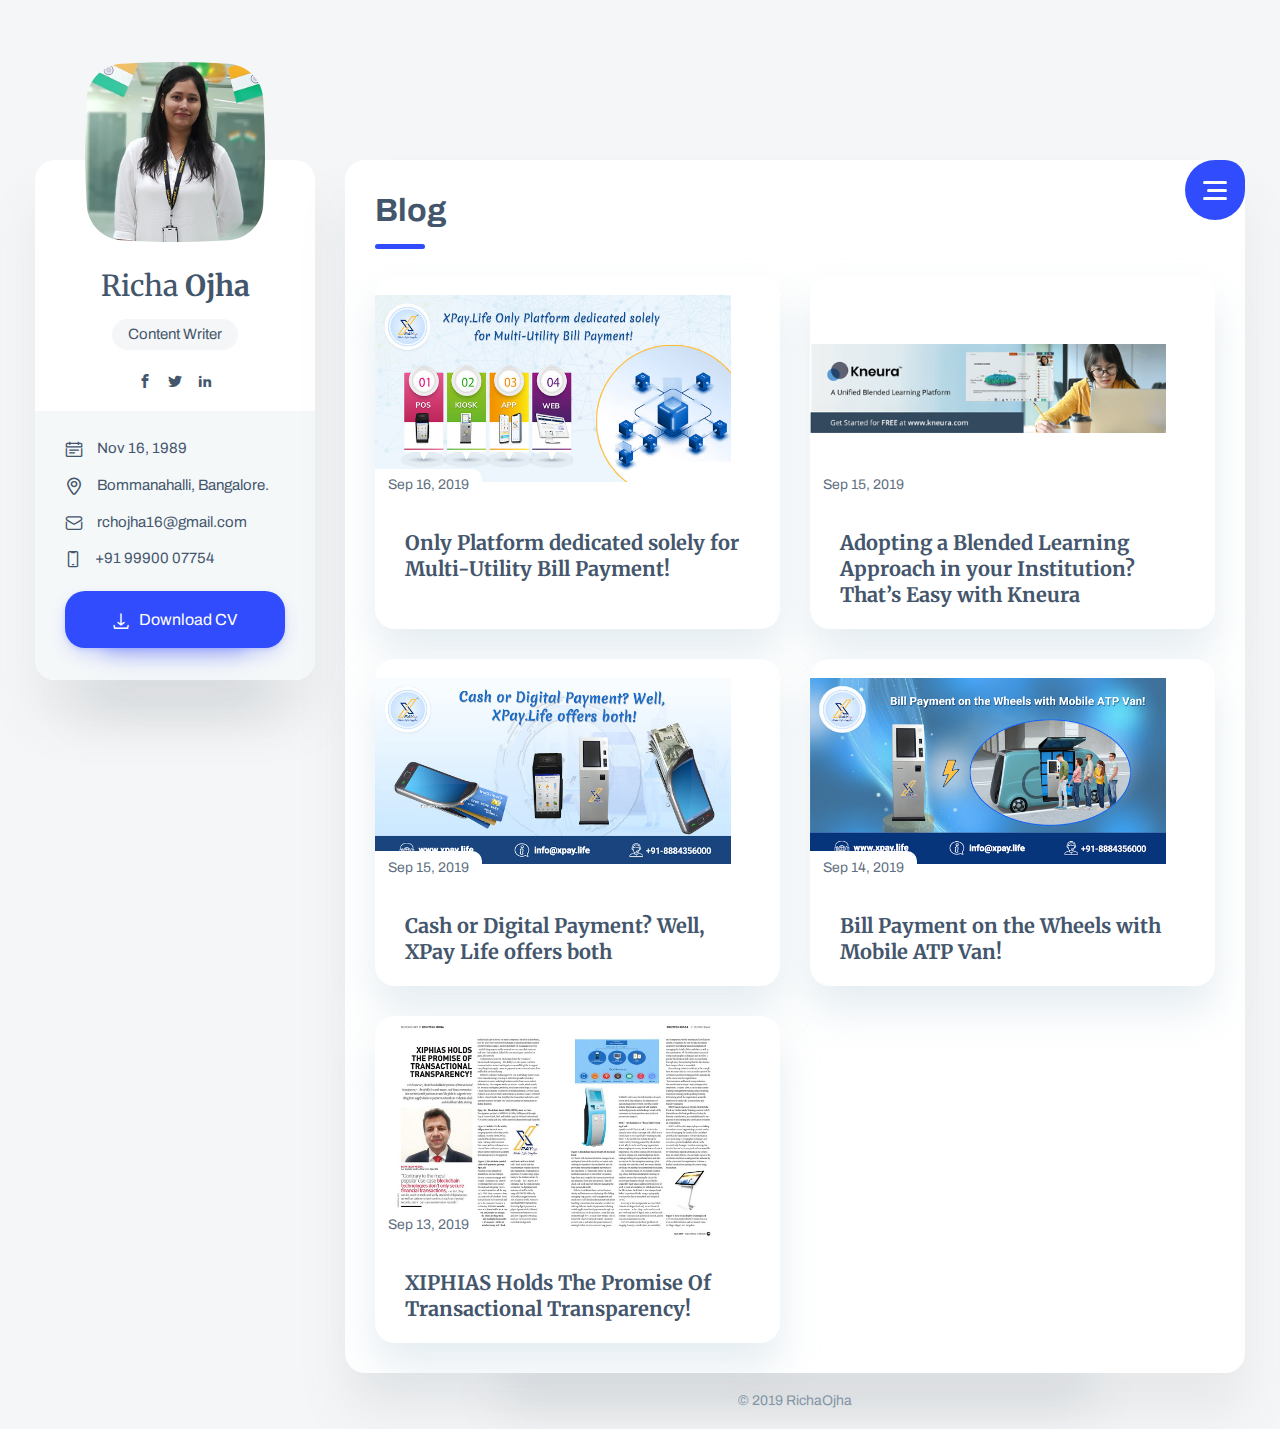
==== commit ce8ac144: "Update blog.html" ====
--- a/blog.html
+++ b/blog.html
@@ -135,7 +135,7 @@
 							    <div class="news-item__image-wrap overlay overlay--45">
 								    <div class="news-item__date">Sep 15, 2019</div>
 									<a class="news-item__link" href="https://kneura.com/adopting-a-blended-learning-approach-in-your-institution-thats-easy-with-kneura/" target="_blank"></a>
-								    <img class="cover lazyload" src="assets/img/image_06.jpg" alt="" />
+								    <img class="cover lazyload" src="assets/img/KneuraEmailSignature.png" alt="" />
 								</div>
 								<div class="news-item__caption">
 								    <h2 class="title title--h4">Adopting a Blended Learning Approach in your Institution? That’s Easy with Kneura</h2>
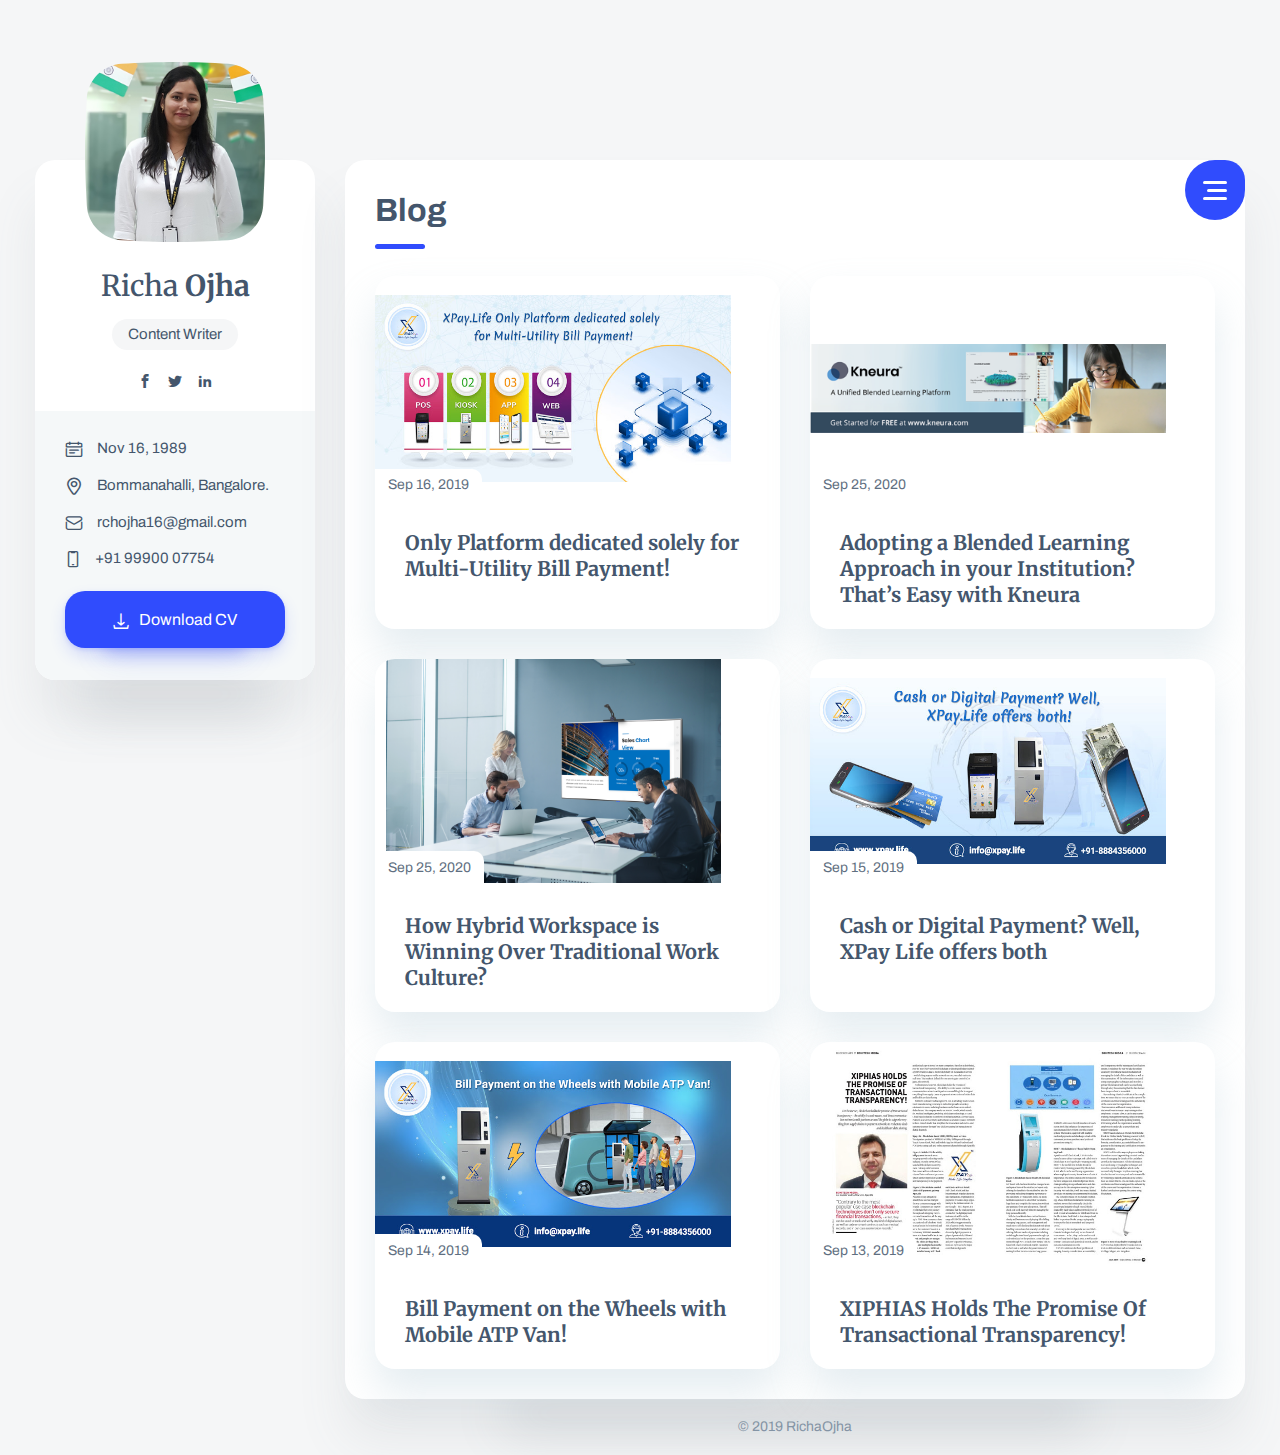
==== commit 96263ddd: "Update blog.html" ====
--- a/blog.html
+++ b/blog.html
@@ -133,7 +133,7 @@
 							<!-- Post -->
 							<article class="news-item box">
 							    <div class="news-item__image-wrap overlay overlay--45">
-								    <div class="news-item__date">Sep 15, 2019</div>
+								    <div class="news-item__date">Sep 25, 2020</div>
 									<a class="news-item__link" href="https://kneura.com/adopting-a-blended-learning-approach-in-your-institution-thats-easy-with-kneura/" target="_blank"></a>
 								    <img class="cover lazyload" src="assets/img/KneuraEmailSignature.png" alt="" />
 								</div>
@@ -142,6 +142,18 @@
 								</div>
 							</article>
 
+							<!-- Post -->
+							<article class="news-item box">
+							    <div class="news-item__image-wrap overlay overlay--45">
+								    <div class="news-item__date">Sep 25, 2020</div>
+									<a class="news-item__link" href="https://en.cybernetyx.com/how-hybrid-workspace-is-winning-over-traditional-work-culture/" target="_blank"></a>
+								    <img class="cover lazyload" src="assets/img/wq.png" alt="" />
+								</div>
+								<div class="news-item__caption">
+								    <h2 class="title title--h4">How Hybrid Workspace is Winning Over Traditional Work Culture?</h2>
+								</div>
+							</article>
+							
 							<!-- Post -->
 							<article class="news-item box">
 							    <div class="news-item__image-wrap overlay overlay--45">
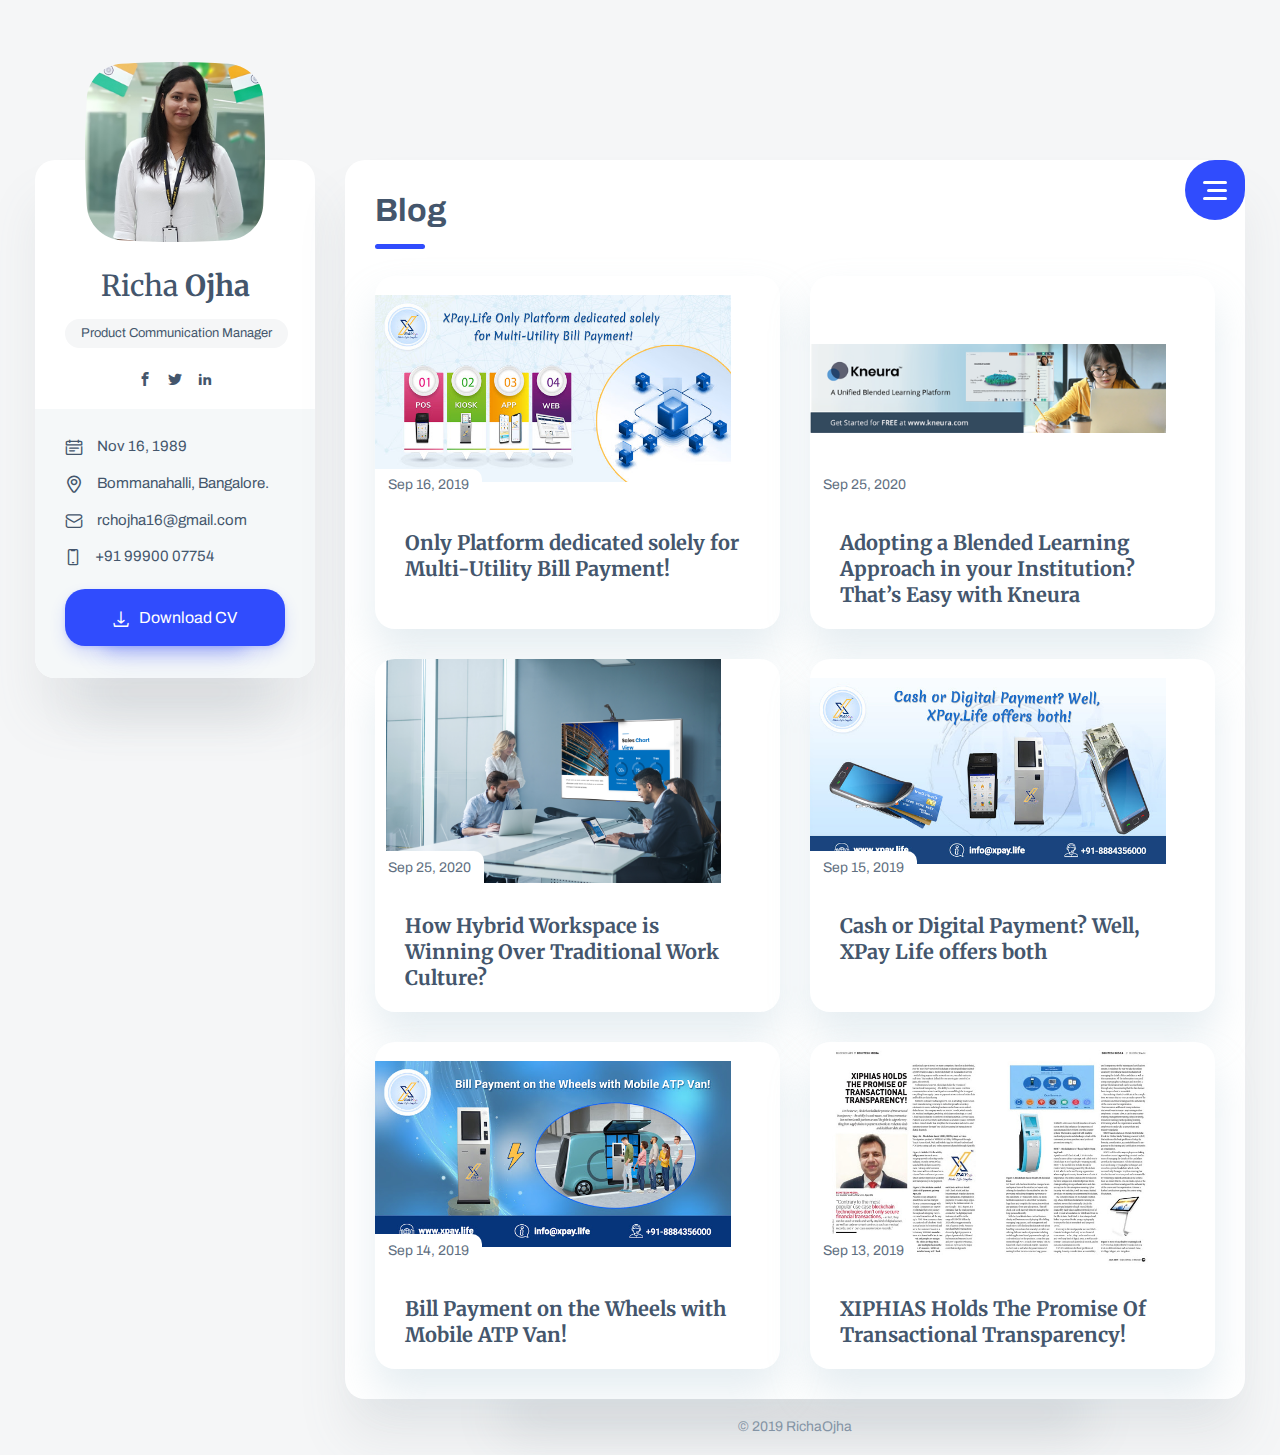
==== commit f6c740ef: "Add files via upload" ====
--- a/blog.html
+++ b/blog.html
@@ -57,7 +57,7 @@
                         </svg>
                         <div class="text-center">
                             <h3 class="title title--h3 sidebar__user-name"><span class="weight--500">Richa</span> Ojha</h3>
-                            <div class="badge badge--light">Content Writer</div>
+                            <div class="badge badge--light">Product Communication Manager</div>
 
                             <!-- Social -->
                             <div class="social">
@@ -84,7 +84,7 @@
 
                             </ul>
 
-                            <a class="btn" href="assets/richaresume.docx" target="_blank"><i class="font-icon icon-download"></i> Download CV</a>
+                            <a class="btn" href="assets/richaresume.pdf" target="_blank"><i class="font-icon icon-download"></i> Download CV</a>
                         </div>
                     </div>
                 </aside>
--- a/assets/styles/style.css
+++ b/assets/styles/style.css
@@ -1385,7 +1385,7 @@
 }
 
 .badge {
-  font-size: .937rem;
+      font-size: 0.807rem;
   font-weight: 400;
   border-radius: 10rem;
   padding: .5rem 1rem;
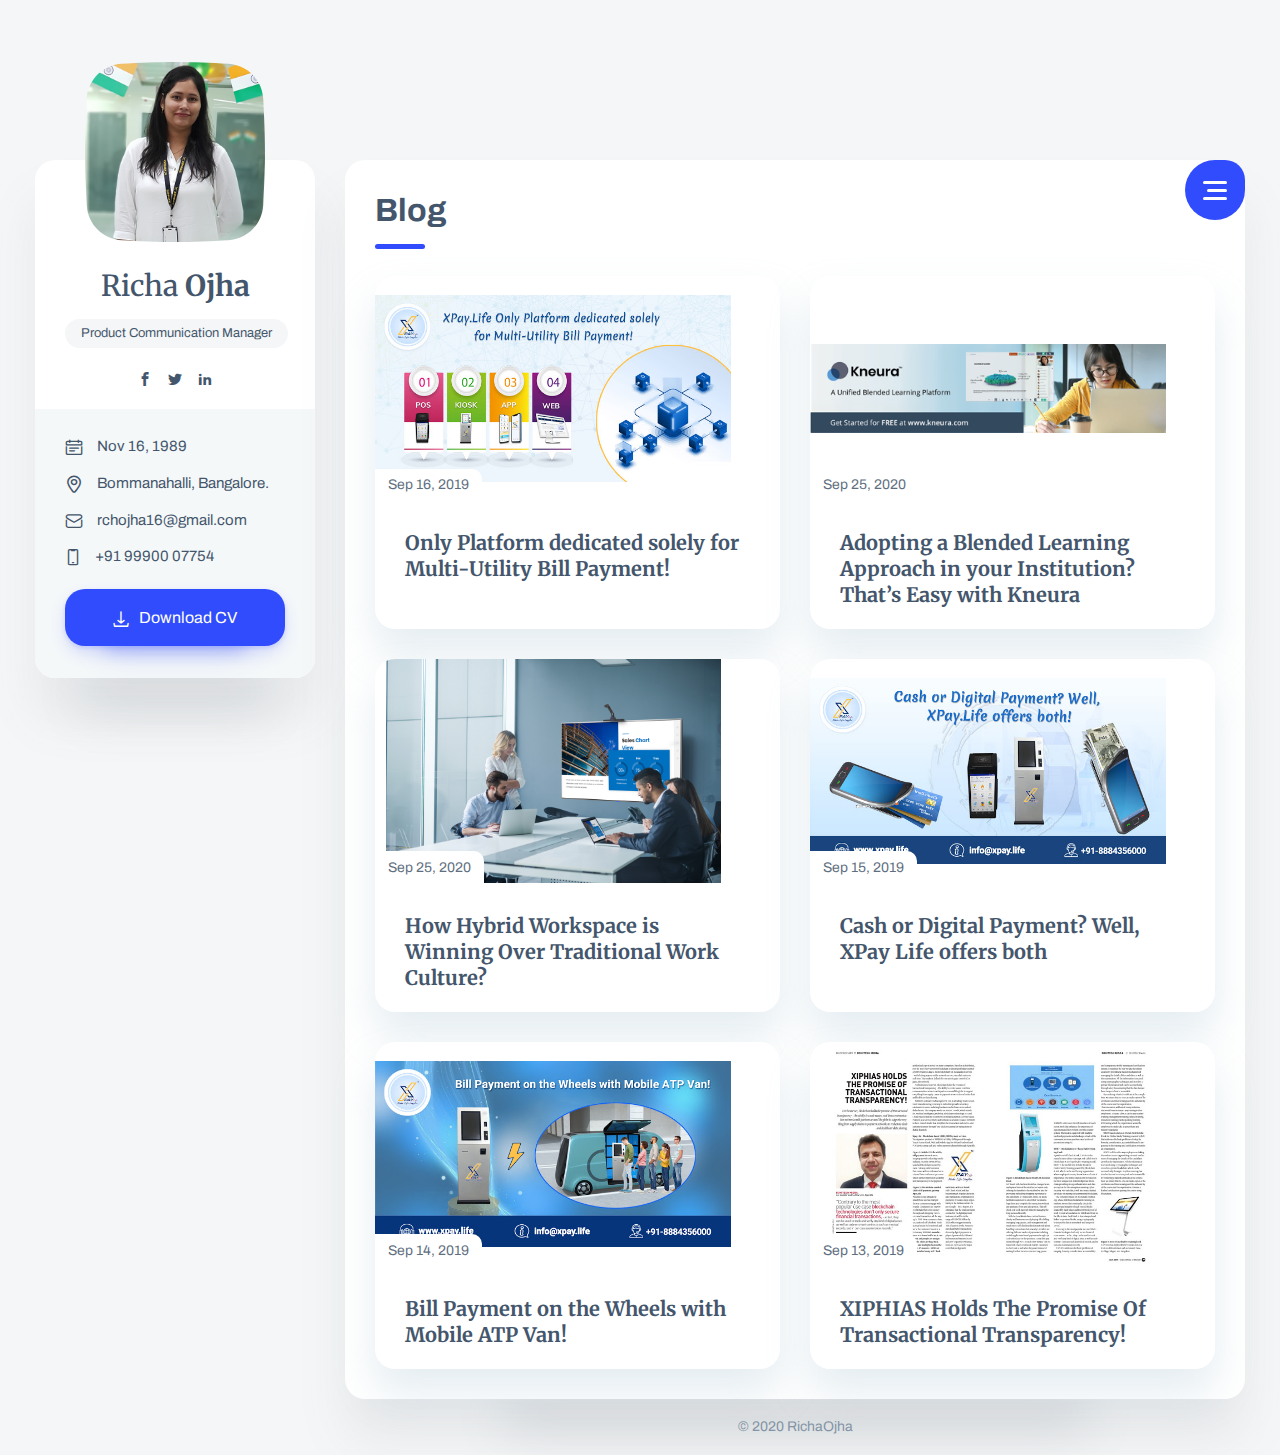
==== commit 254d5929: "Add files via upload" ====
--- a/blog.html
+++ b/blog.html
@@ -194,7 +194,7 @@
 					</div>
 					
 					<!-- Footer -->
-                    <footer class="footer">© 2019 RichaOjha</footer>
+                    <footer class="footer">© 2020 RichaOjha</footer>
 		        </div>
 			</div>
 		</div>	
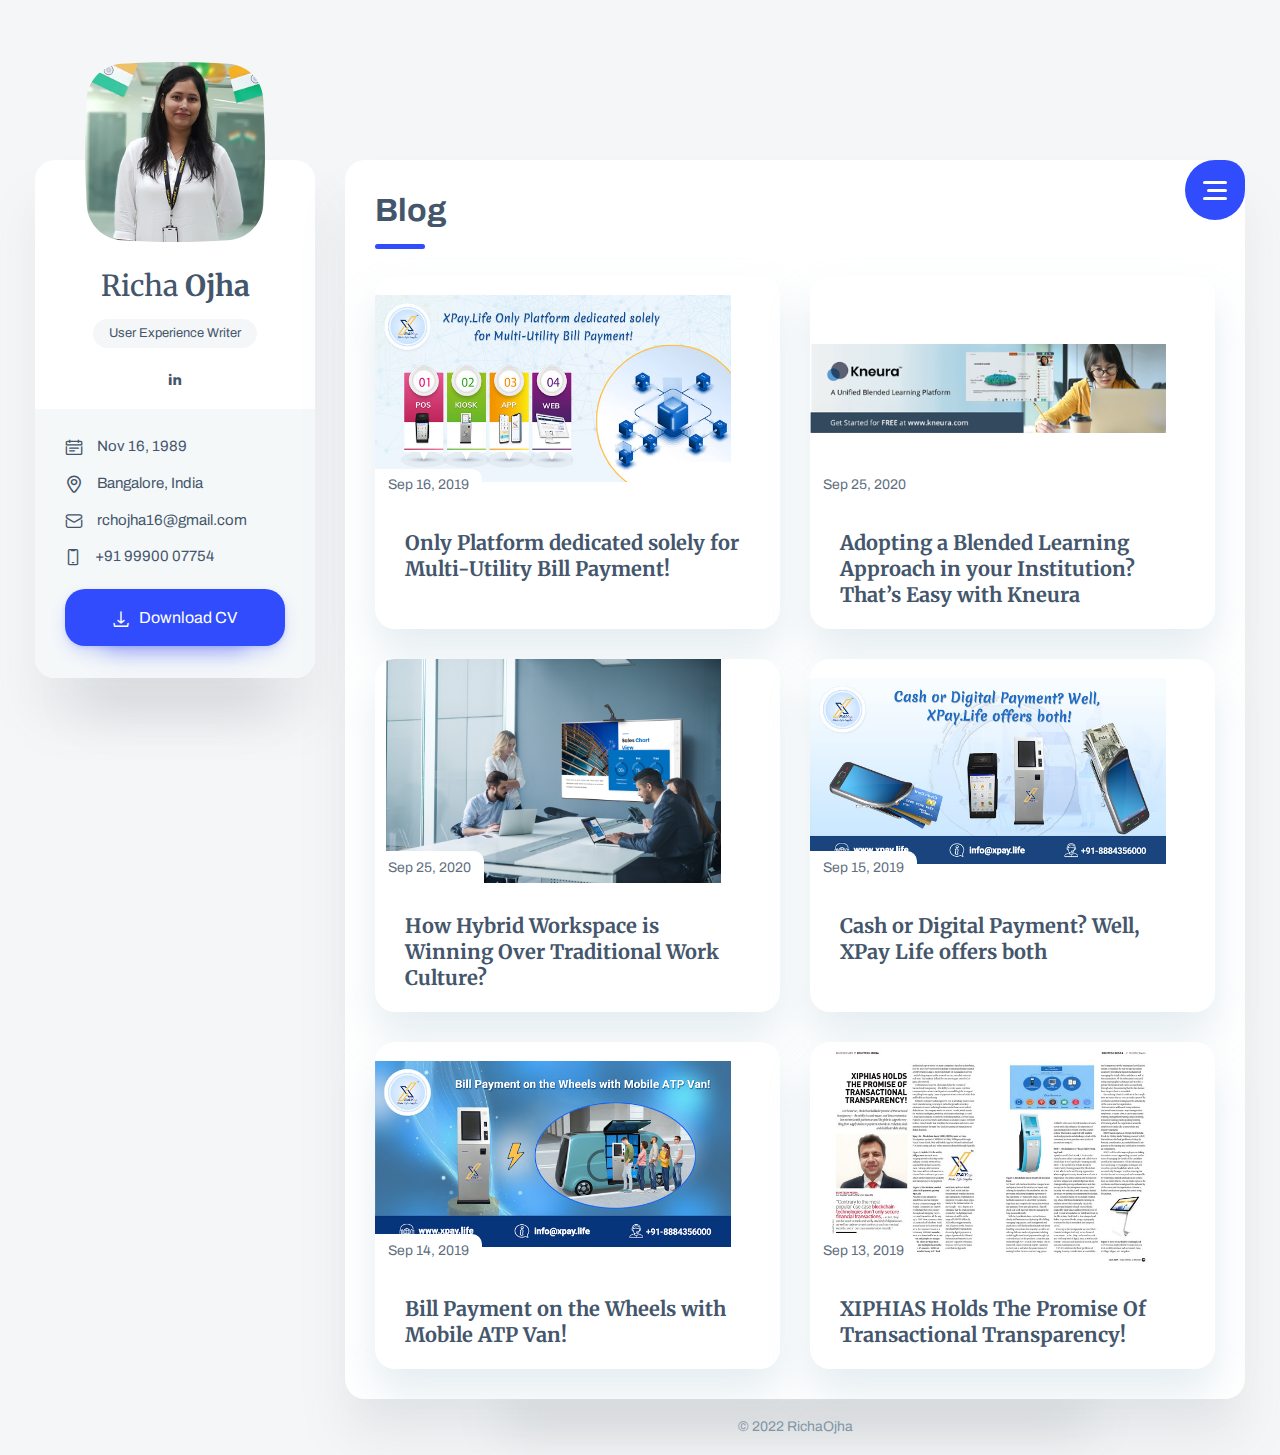
==== commit 3502e12a: "updating resume" ====
--- a/blog.html
+++ b/blog.html
@@ -1,224 +1,217 @@
 ﻿<!DOCTYPE html>
 <html lang="en">
 
-
 <head>
-    <meta charset="utf-8" />
-    <title>Richa - Blog</title>
+	<meta charset="utf-8" />
+	<title>Richa - Blog</title>
 
 	<!-- Meta Data -->
 	<meta http-equiv="X-UA-Compatible" content="IE=edge">
 	<meta name="viewport" content="width=device-width, initial-scale=1, shrink-to-fit=no">
-	<meta name="format-detection" content="telephone=no"/>
-    <meta name="format-detection" content="address=no"/>
-    <meta name="author" content="ArtTemplate" />
-    <meta name="description" content="vCard" />
-
-    <!-- Twitter data -->
-    <meta name="twitter:card" content="summary_large_image">
-    <meta name="twitter:site" content="@ArtTemplates">
-    <meta name="twitter:title" content="vCard">
-    <meta name="twitter:description" content="vCard">
-    <meta name="twitter:image" content="assets/images/social.html">
-
-    <!-- Open Graph data -->
-    <meta property="og:title" content="ArtTemplate" />
-    <meta property="og:type" content="website" />
-    <meta property="og:url" content="your url website" />
-    <meta property="og:image" content="assets/images/social.html" />
-    <meta property="og:description" content="vCard" />
-    <meta property="og:site_name" content="vCard" />
-
-	<!-- Favicons -->
-	<link rel="apple-touch-icon" sizes="144x144" href="assets/images/favicons/apple-touch-icon-144x144.png">
-	<link rel="apple-touch-icon" sizes="114x114" href="assets/images/favicons/apple-touch-icon-114x114.png">
-	<link rel="apple-touch-icon" sizes="72x72" href="assets/images/favicons/apple-touch-icon-72x72.png">
-	<link rel="apple-touch-icon" sizes="57x57" href="assets/images/favicons/apple-touch-icon-57x57.png">
-	<link rel="shortcut icon" href="assets/images/favicons/favicon.png" type="image/png">
-
-    <!-- Styles -->
-	<link rel="stylesheet" type="text/css" href="assets/styles/style.css"/>
-    <link rel="stylesheet" type="text/css" href="assets/demo/style-demo.css"/>
-	
+
+	<!-- Styles -->
+	<link rel="stylesheet" type="text/css" href="assets/styles/style.css" />
 </head>
+
 <body class="bg-triangles-2">
-
-
-    <main class="main">
-	    <div class="container gutter-top">
-		    <div class="row sticky-parent">
-			    <!-- Sidebar -->
-                <aside class="col-12 col-md-12 col-xl-3">
-                    <div class="sidebar box shadow pb-0 sticky-column">
-                        <svg class="avatar avatar--180" viewBox="0 0 188 188">
-                            <g class="avatar__box">
-                                <image xlink:href="assets/img/avatar-1.jpg" height="100%" width="100%" />
-                            </g>
-                        </svg>
-                        <div class="text-center">
-                            <h3 class="title title--h3 sidebar__user-name"><span class="weight--500">Richa</span> Ojha</h3>
-                            <div class="badge badge--light">Product Communication Manager</div>
-
-                            <!-- Social -->
-                            <div class="social">
-                                <a class="social__link" href="https://www.facebook.com/"><i class="font-icon icon-facebook"></i></a>
-                                <a class="social__link" href="https://www.behance.com/"><i class="font-icon icon-twitter"></i></a>
-                                <a class="social__link" href="https://www.linkedin.com/in/richa-ojha-a7532a3a/"><i class="font-icon icon-linkedin2"></i></a>
-                            </div>
-                        </div>
-
-                        <div class="sidebar__info box-inner box-inner--rounded">
-                            <ul class="contacts-block">
-                                <li class="contacts-block__item" data-toggle="tooltip" data-placement="top" title="Birthday">
-                                    <i class="font-icon icon-calendar"></i>Nov 16, 1989
-                                </li>
-                                <li class="contacts-block__item" data-toggle="tooltip" data-placement="top" title="Address">
-                                    <i class="font-icon icon-location"></i>Bommanahalli, Bangalore.
-                                </li>
-                                <li class="contacts-block__item" data-toggle="tooltip" data-placement="top" title="E-mail">
-                                    <a href="mailto:example@mail.com"><i class="font-icon icon-envelope"></i>rchojha16@gmail.com</a>
-                                </li>
-                                <li class="contacts-block__item" data-toggle="tooltip" data-placement="top" title="Phone">
-                                    <i class="font-icon icon-phone"></i>+91 99900 07754
-                                </li>
-
-                            </ul>
-
-                            <a class="btn" href="assets/richaresume.pdf" target="_blank"><i class="font-icon icon-download"></i> Download CV</a>
-                        </div>
-                    </div>
-                </aside>
+	<main class="main">
+		<div class="container gutter-top">
+			<div class="row sticky-parent">
+				<!-- Sidebar -->
+				<aside class="col-12 col-md-12 col-xl-3">
+					<div class="sidebar box shadow pb-0 sticky-column">
+						<svg class="avatar avatar--180" viewBox="0 0 188 188">
+							<g class="avatar__box">
+								<image xlink:href="assets/img/avatar-1.jpg" height="100%" width="100%" />
+							</g>
+						</svg>
+						<div class="text-center">
+							<h3 class="title title--h3 sidebar__user-name"><span class="weight--500">Richa</span> Ojha
+							</h3>
+							<div class="badge badge--light">User Experience Writer</div>
+
+							<!-- Social -->
+							<div class="social">
+								<a class="social__link" href="https://www.linkedin.com/in/richa-o-a7532a3a/"><i
+										class="font-icon icon-linkedin2"></i></a>
+							</div>
+						</div>
+
+						<div class="sidebar__info box-inner box-inner--rounded">
+							<ul class="contacts-block">
+								<li class="contacts-block__item" data-toggle="tooltip" data-placement="top"
+									title="Birthday">
+									<i class="font-icon icon-calendar"></i>Nov 16, 1989
+								</li>
+								<li class="contacts-block__item" data-toggle="tooltip" data-placement="top"
+									title="Address">
+									<i class="font-icon icon-location"></i>Bangalore, India
+								</li>
+								<li class="contacts-block__item" data-toggle="tooltip" data-placement="top"
+									title="E-mail">
+									<a href="mailto:rchojha16@gmail.com"><i
+											class="font-icon icon-envelope"></i>rchojha16@gmail.com</a>
+								</li>
+								<li class="contacts-block__item" data-toggle="tooltip" data-placement="top"
+									title="Phone">
+									<i class="font-icon icon-phone"></i>+91 99900 07754
+								</li>
+
+							</ul>
+
+							<a class="btn" href="assets/RichaUXWriter.pdf" target="_blank"><i
+									class="font-icon icon-download"></i> Download CV</a>
+						</div>
+					</div>
+				</aside>
 
 				<!-- Content -->
-		        <div class="col-12 col-md-12 col-xl-9">
-				    <div class="box shadow pb-0">
-					    <!-- Menu -->
-					    <div class="circle-menu">
-						    <div class="hamburger">
-                                <div class="line"></div>
-                                <div class="line"></div>
-                                <div class="line"></div>
-                            </div>
+				<div class="col-12 col-md-12 col-xl-9">
+					<div class="box shadow pb-0">
+						<!-- Menu -->
+						<div class="circle-menu">
+							<div class="hamburger">
+								<div class="line"></div>
+								<div class="line"></div>
+								<div class="line"></div>
+							</div>
 						</div>
 						<div class="inner-menu js-menu">
-						    <ul class="nav">
-                                <li class="nav__item"><a href="index.html">About</a></li>
+							<ul class="nav">
+								<li class="nav__item"><a href="index.html">About</a></li>
 								<li class="nav__item"><a href="resume.html">Resume</a></li>
-                                <li class="nav__item"><a href="portfolio.html">Portfolio</a></li>
-                                <li class="nav__item"><a class="active" href="blog.html">Blog</a></li>
-                                <li class="nav__item"><a href="contact.html">Contact</a></li>
-                            </ul>
-						</div>
-
-					    <!-- About -->
+								<li class="nav__item"><a href="portfolio.html">Portfolio</a></li>
+								<li class="nav__item"><a class="active" href="blog.html">Blog</a></li>
+								<li class="nav__item"><a href="contact.html">Contact</a></li>
+							</ul>
+						</div>
+
+						<!-- About -->
 						<div class="pb-2">
-		                    <h1 class="title title--h1 title__separate">Blog</h1>
-					    </div>
+							<h1 class="title title--h1 title__separate">Blog</h1>
+						</div>
 
 						<!-- News -->
 						<div class="news-grid pb-0">
 							<!-- Post -->
 							<article class="news-item box">
-							    <div class="news-item__image-wrap overlay overlay--45">
-								    <div class="news-item__date">Sep 16, 2019</div>
-									<a class="news-item__link" href="http://blog.xpay.life/2019/08/xpaylife-only-platform-dedicated-solely.html" target="_blank"></a>
-								    <img class="cover lazyload" src="assets/img/image_02.jpg" alt="" />
-								</div>
-								<div class="news-item__caption">
-								    <h2 class="title title--h4">Only Platform dedicated solely for Multi-Utility Bill Payment!</h2>
-								<!--	<p>Veritatis et quasi architecto beatae vitae dicta sunt, explicabo.</p>-->
-								</div>
-							</article>
-							
-							<!-- Post -->
-							<article class="news-item box">
-							    <div class="news-item__image-wrap overlay overlay--45">
-								    <div class="news-item__date">Sep 25, 2020</div>
-									<a class="news-item__link" href="https://kneura.com/adopting-a-blended-learning-approach-in-your-institution-thats-easy-with-kneura/" target="_blank"></a>
-								    <img class="cover lazyload" src="assets/img/KneuraEmailSignature.png" alt="" />
-								</div>
-								<div class="news-item__caption">
-								    <h2 class="title title--h4">Adopting a Blended Learning Approach in your Institution? That’s Easy with Kneura</h2>
-								</div>
-							</article>
-
-							<!-- Post -->
-							<article class="news-item box">
-							    <div class="news-item__image-wrap overlay overlay--45">
-								    <div class="news-item__date">Sep 25, 2020</div>
-									<a class="news-item__link" href="https://en.cybernetyx.com/how-hybrid-workspace-is-winning-over-traditional-work-culture/" target="_blank"></a>
-								    <img class="cover lazyload" src="assets/img/wq.png" alt="" />
-								</div>
-								<div class="news-item__caption">
-								    <h2 class="title title--h4">How Hybrid Workspace is Winning Over Traditional Work Culture?</h2>
-								</div>
-							</article>
-							
-							<!-- Post -->
-							<article class="news-item box">
-							    <div class="news-item__image-wrap overlay overlay--45">
-								    <div class="news-item__date">Sep 15, 2019</div>
-									<a class="news-item__link" href="http://blog.xpay.life/2019/07/cash-or-digital-payment-well-xpay-life.html" target="_blank"></a>
-								    <img class="cover lazyload" src="assets/img/image_06.jpg" alt="" />
-								</div>
-								<div class="news-item__caption">
-								    <h2 class="title title--h4">Cash or Digital Payment? Well, XPay Life offers both</h2>
-								</div>
-							</article>
-
-							<!-- Post -->
-							<article class="news-item box">
-							    <div class="news-item__image-wrap overlay overlay--45">
-								    <div class="news-item__date">Sep 14, 2019</div>
-									<a class="news-item__link" href="http://blog.xpay.life/2019/07/bill-payment-on-wheels-with-mobile-atp.html" target="_blank"></a>
-								    <img class="cover lazyload" src="assets/img/image_08.jpg" alt="" />
-								</div>
-								<div class="news-item__caption">
-								    <h2 class="title title--h4">Bill Payment on the Wheels with Mobile ATP Van!</h2>
-								</div>
-							</article>
-							
-							<!-- Post -->
-							<article class="news-item box">
-							    <div class="news-item__image-wrap overlay overlay--45">
-								    <div class="news-item__date">Sep 13, 2019</div>
-									<a class="news-item__link" href="http://blog.xpay.life/2019/07/xiphias-holds-promise-of-transactional.html" target="_blank"></a>
-								    <img class="cover lazyload" src="assets/img/image_07.jpg" alt="" />
-								</div>
-								<div class="news-item__caption">
-								    <h2 class="title title--h4">XIPHIAS Holds The Promise Of Transactional Transparency!</h2>
-								</div>
-							</article>
-					
+								<div class="news-item__image-wrap overlay overlay--45">
+									<div class="news-item__date">Sep 16, 2019</div>
+									<a class="news-item__link"
+										href="http://blog.xpay.life/2019/08/xpaylife-only-platform-dedicated-solely.html"
+										target="_blank"></a>
+									<img class="cover lazyload" src="assets/img/image_02.jpg" alt="" />
+								</div>
+								<div class="news-item__caption">
+									<h2 class="title title--h4">Only Platform dedicated solely for Multi-Utility Bill
+										Payment!</h2>
+									<!--	<p>Veritatis et quasi architecto beatae vitae dicta sunt, explicabo.</p>-->
+								</div>
+							</article>
+
+							<!-- Post -->
+							<article class="news-item box">
+								<div class="news-item__image-wrap overlay overlay--45">
+									<div class="news-item__date">Sep 25, 2020</div>
+									<a class="news-item__link"
+										href="https://kneura.com/adopting-a-blended-learning-approach-in-your-institution-thats-easy-with-kneura/"
+										target="_blank"></a>
+									<img class="cover lazyload" src="assets/img/KneuraEmailSignature.png" alt="" />
+								</div>
+								<div class="news-item__caption">
+									<h2 class="title title--h4">Adopting a Blended Learning Approach in your
+										Institution? That’s Easy with Kneura</h2>
+								</div>
+							</article>
+
+							<!-- Post -->
+							<article class="news-item box">
+								<div class="news-item__image-wrap overlay overlay--45">
+									<div class="news-item__date">Sep 25, 2020</div>
+									<a class="news-item__link"
+										href="https://en.cybernetyx.com/how-hybrid-workspace-is-winning-over-traditional-work-culture/"
+										target="_blank"></a>
+									<img class="cover lazyload" src="assets/img/wq.png" alt="" />
+								</div>
+								<div class="news-item__caption">
+									<h2 class="title title--h4">How Hybrid Workspace is Winning Over Traditional Work
+										Culture?</h2>
+								</div>
+							</article>
+
+							<!-- Post -->
+							<article class="news-item box">
+								<div class="news-item__image-wrap overlay overlay--45">
+									<div class="news-item__date">Sep 15, 2019</div>
+									<a class="news-item__link"
+										href="http://blog.xpay.life/2019/07/cash-or-digital-payment-well-xpay-life.html"
+										target="_blank"></a>
+									<img class="cover lazyload" src="assets/img/image_06.jpg" alt="" />
+								</div>
+								<div class="news-item__caption">
+									<h2 class="title title--h4">Cash or Digital Payment? Well, XPay Life offers both
+									</h2>
+								</div>
+							</article>
+
+							<!-- Post -->
+							<article class="news-item box">
+								<div class="news-item__image-wrap overlay overlay--45">
+									<div class="news-item__date">Sep 14, 2019</div>
+									<a class="news-item__link"
+										href="http://blog.xpay.life/2019/07/bill-payment-on-wheels-with-mobile-atp.html"
+										target="_blank"></a>
+									<img class="cover lazyload" src="assets/img/image_08.jpg" alt="" />
+								</div>
+								<div class="news-item__caption">
+									<h2 class="title title--h4">Bill Payment on the Wheels with Mobile ATP Van!</h2>
+								</div>
+							</article>
+
+							<!-- Post -->
+							<article class="news-item box">
+								<div class="news-item__image-wrap overlay overlay--45">
+									<div class="news-item__date">Sep 13, 2019</div>
+									<a class="news-item__link"
+										href="http://blog.xpay.life/2019/07/xiphias-holds-promise-of-transactional.html"
+										target="_blank"></a>
+									<img class="cover lazyload" src="assets/img/image_07.jpg" alt="" />
+								</div>
+								<div class="news-item__caption">
+									<h2 class="title title--h4">XIPHIAS Holds The Promise Of Transactional Transparency!
+									</h2>
+								</div>
+							</article>
+
 						</div>
 					</div>
-					
+
 					<!-- Footer -->
-                    <footer class="footer">© 2020 RichaOjha</footer>
-		        </div>
+					<footer class="footer">© 2022 RichaOjha</footer>
+				</div>
 			</div>
-		</div>	
-    </main>
-
-    <div class="back-to-top"></div>
-	
-    <!-- SVG masks -->
-    <svg class="svg-defs">
-        <clipPath id="avatar-box">
-            <path d="M1.85379 38.4859C2.9221 18.6653 18.6653 2.92275 38.4858 1.85453 56.0986.905299 77.2792 0 94 0c16.721 0 37.901.905299 55.514 1.85453 19.821 1.06822 35.564 16.81077 36.632 36.63137C187.095 56.0922 188 77.267 188 94c0 16.733-.905 37.908-1.854 55.514-1.068 19.821-16.811 35.563-36.632 36.631C131.901 187.095 110.721 188 94 188c-16.7208 0-37.9014-.905-55.5142-1.855-19.8205-1.068-35.5637-16.81-36.63201-36.631C.904831 131.908 0 110.733 0 94c0-16.733.904831-37.9078 1.85379-55.5141z"/>
-        </clipPath>
-        <clipPath id="avatar-hexagon">
-             <path d="M0 27.2891c0-4.6662 2.4889-8.976 6.52491-11.2986L31.308 1.72845c3.98-2.290382 8.8697-2.305446 12.8637-.03963l25.234 14.31558C73.4807 18.3162 76 22.6478 76 27.3426V56.684c0 4.6805-2.5041 9.0013-6.5597 11.3186L44.4317 82.2915c-3.9869 2.278-8.8765 2.278-12.8634 0L6.55974 68.0026C2.50414 65.6853 0 61.3645 0 56.684V27.2891z"/>
-        </clipPath>		
-    </svg>
-
-	
+		</div>
+	</main>
+
+	<div class="back-to-top"></div>
+
+	<!-- SVG masks -->
+	<svg class="svg-defs">
+		<clipPath id="avatar-box">
+			<path
+				d="M1.85379 38.4859C2.9221 18.6653 18.6653 2.92275 38.4858 1.85453 56.0986.905299 77.2792 0 94 0c16.721 0 37.901.905299 55.514 1.85453 19.821 1.06822 35.564 16.81077 36.632 36.63137C187.095 56.0922 188 77.267 188 94c0 16.733-.905 37.908-1.854 55.514-1.068 19.821-16.811 35.563-36.632 36.631C131.901 187.095 110.721 188 94 188c-16.7208 0-37.9014-.905-55.5142-1.855-19.8205-1.068-35.5637-16.81-36.63201-36.631C.904831 131.908 0 110.733 0 94c0-16.733.904831-37.9078 1.85379-55.5141z" />
+		</clipPath>
+		<clipPath id="avatar-hexagon">
+			<path
+				d="M0 27.2891c0-4.6662 2.4889-8.976 6.52491-11.2986L31.308 1.72845c3.98-2.290382 8.8697-2.305446 12.8637-.03963l25.234 14.31558C73.4807 18.3162 76 22.6478 76 27.3426V56.684c0 4.6805-2.5041 9.0013-6.5597 11.3186L44.4317 82.2915c-3.9869 2.278-8.8765 2.278-12.8634 0L6.55974 68.0026C2.50414 65.6853 0 61.3645 0 56.684V27.2891z" />
+		</clipPath>
+	</svg>
 
 	<!-- JavaScripts -->
 	<script src="assets/js/jquery-3.4.1.min.js"></script>
 	<script src="assets/js/plugins.js"></script>
-    <script src="assets/js/common.js"></script>
-    
+	<script src="assets/js/common.js"></script>
+
 	<script src="assets/demo/plugins-demo.js"></script>
 </body>
 
--- a/assets/styles/style.css
+++ b/assets/styles/style.css
@@ -1,70 +1,3 @@
-/* ------------------------------------------------
- Author: ArtStyles (Art)
- 
- Template Name: vCard
- version: 1.0.2
------------------------------------------------- */
-/* ------------------------------------------------
-
- - General Styles
-   - Background
-   - Input Text
-   - Checkbox
-   - Select
-   - Button
-   - Dropdown
-   
- - Typography
- - Preloader
- 
- - Menu
-   - Hamburger
-   - Nav
-   
- - Shared
-   - Container
-   - Box
-   - Overlay
-   - Avatars
-   - Social
-   - Badges
-   - Tooltips
-   
- - Sidebar
-   - Contact list
-   
- - Cases
-
- - Testimonials
-   - Carousel pagination
-   
- - Clients
- - Timeline
- - Progress
- 
- - Portfolio
-   - Filter
-    
- - News
- 
- - Single post
-   - Comments
-   - Comment form
-   - Emoji
-   - Scroll Indicator
-   - niceScroll
-   - Social auth
-  
- - Footer
- 
- - Contact
-   - Map
-   
- - Other
-   - Bact to top
-   - Medium Zoom
-  
------------------------------------------------- */
 @import url(bootstrap.min.css);
 @import url(swiper.min.css);
 @import url("https://fonts.googleapis.com/css?family=Archivo:400,400i,500,500i,600,600i,700,700i&amp;display=swap");
@@ -120,7 +53,6 @@
 .icon__skype {
   background-image: url(../icons/icon-skype.svg);
 }
-
 /* -----------------------------------------------------------------
     - General Styles
 ----------------------------------------------------------------- */
@@ -762,10 +694,10 @@
 }
 
 .cover {
- object-fit: contain;
-    object-position: center;
-    font-family: 'object-fit: cover; object-position: center;';
-    height: 100%;
+ object-fit: contain;
+    object-position: center;
+    font-family: 'object-fit: cover; object-position: center;';
+    height: 100%;
     width: 88%;
 }
 
@@ -1872,6 +1804,8 @@
 .gallery-grid__item {
   margin-bottom: 1.3rem;
   width: calc(33% - 17.5px);
+  box-shadow: 0 30px 40px rgba(0,0,0,.1);
+  border-radius: 25px;
 }
 @media only screen and (max-width: 992px) {
   .gallery-grid__item {
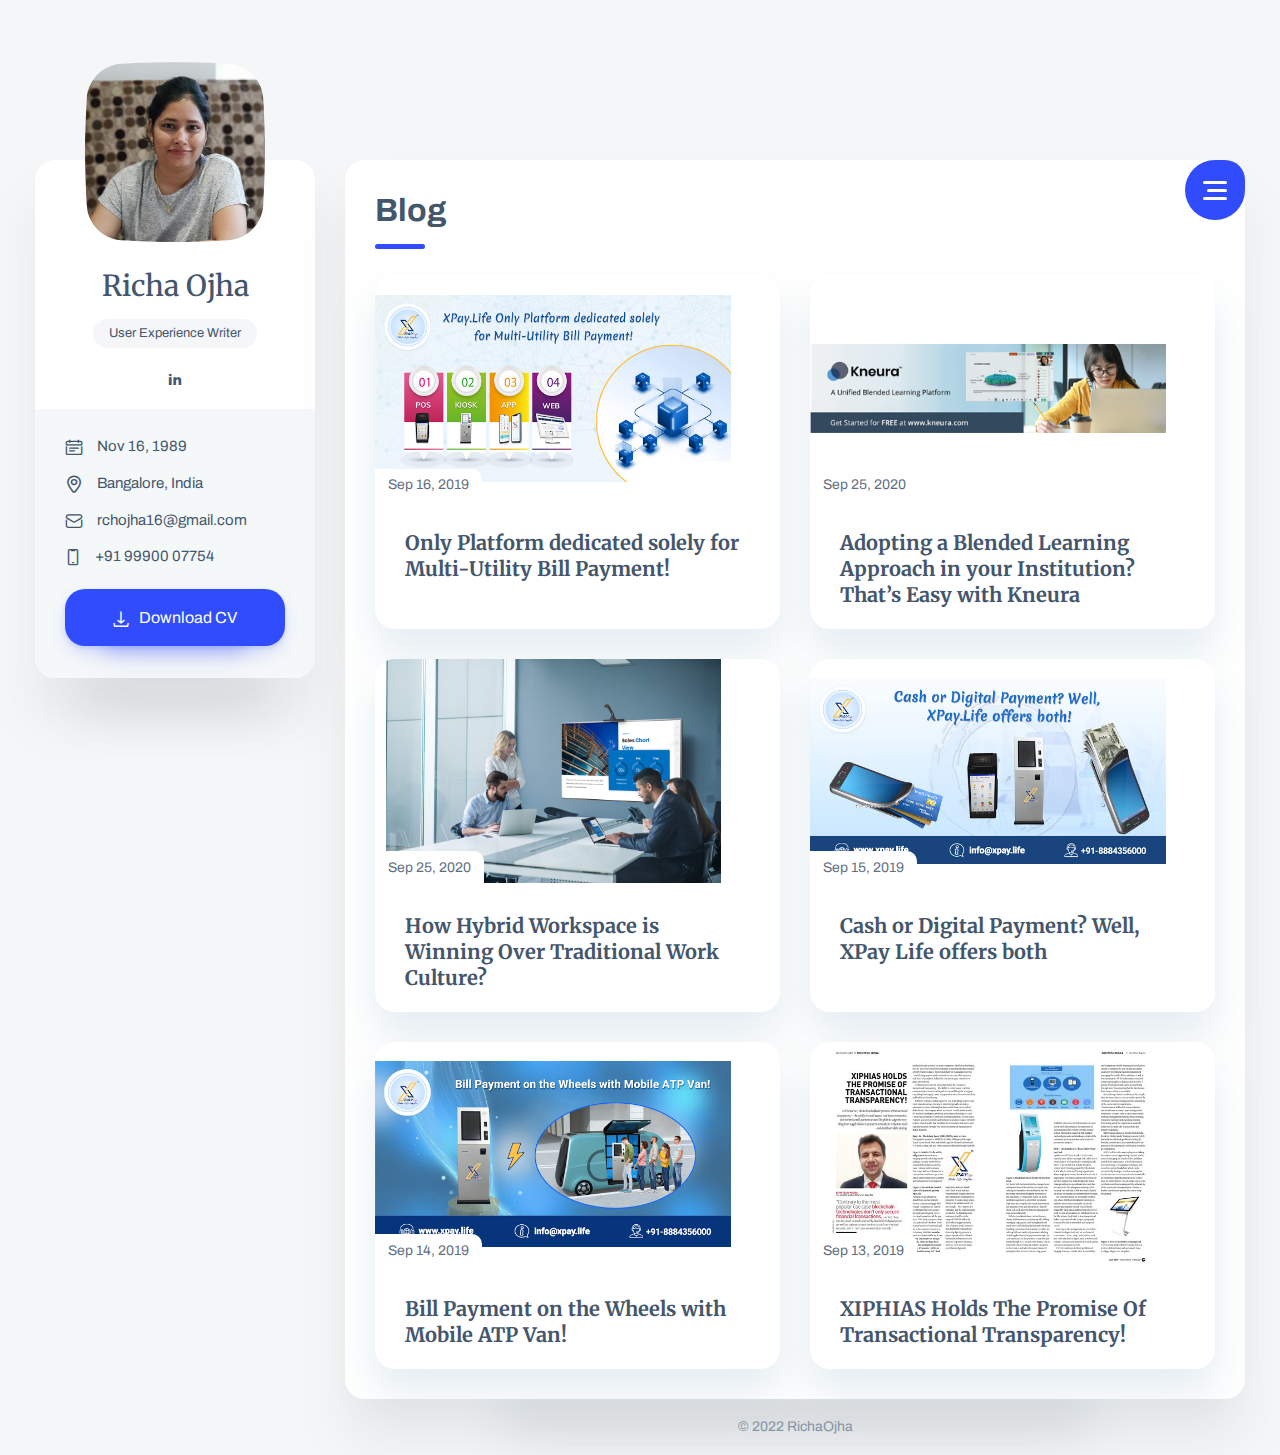
==== commit 608afefa: "changes" ====
--- a/blog.html
+++ b/blog.html
@@ -22,12 +22,13 @@
 					<div class="sidebar box shadow pb-0 sticky-column">
 						<svg class="avatar avatar--180" viewBox="0 0 188 188">
 							<g class="avatar__box">
-								<image xlink:href="assets/img/avatar-1.jpg" height="100%" width="100%" />
+								<image xlink:href="assets/img/Richa.jpg" height="100%" width="100%" />
 							</g>
 						</svg>
 						<div class="text-center">
-							<h3 class="title title--h3 sidebar__user-name"><span class="weight--500">Richa</span> Ojha
-							</h3>
+							<h3 class="title title--h3 sidebar__user-name">
+                                <span class="weight--500">Richa Ojha</span> 
+                            </h3>
 							<div class="badge badge--light">User Experience Writer</div>
 
 							<!-- Social -->
@@ -79,10 +80,9 @@
 						<div class="inner-menu js-menu">
 							<ul class="nav">
 								<li class="nav__item"><a href="index.html">About</a></li>
-								<li class="nav__item"><a href="resume.html">Resume</a></li>
+								<li class="nav__item"><a href="resume.html">Timeline</a></li>
 								<li class="nav__item"><a href="portfolio.html">Portfolio</a></li>
 								<li class="nav__item"><a class="active" href="blog.html">Blog</a></li>
-								<li class="nav__item"><a href="contact.html">Contact</a></li>
 							</ul>
 						</div>
 
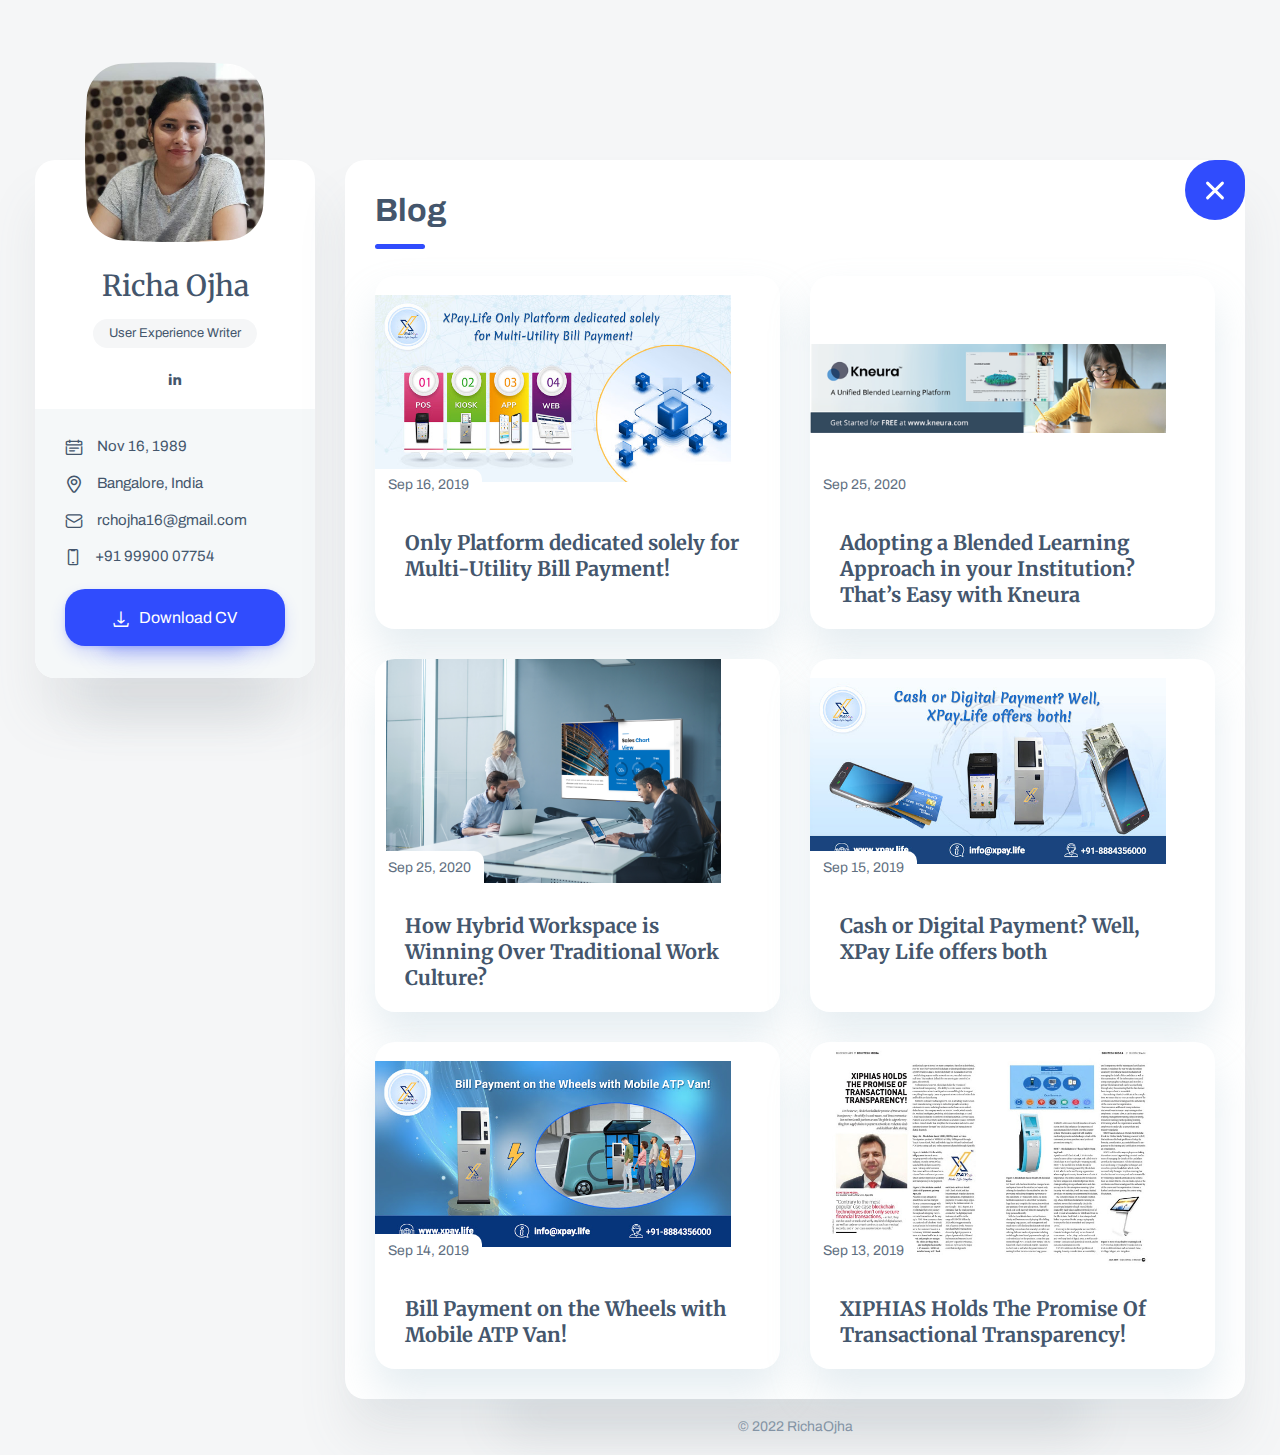
==== commit b7f78d81: "menu bar changes" ====
--- a/blog.html
+++ b/blog.html
@@ -13,7 +13,7 @@
 	<link rel="stylesheet" type="text/css" href="assets/styles/style.css" />
 </head>
 
-<body class="bg-triangles-2">
+<body class="bg-triangles-2 open-menu">
 	<main class="main">
 		<div class="container gutter-top">
 			<div class="row sticky-parent">
@@ -71,13 +71,13 @@
 					<div class="box shadow pb-0">
 						<!-- Menu -->
 						<div class="circle-menu">
-							<div class="hamburger">
+							<div class="hamburger is-active">
 								<div class="line"></div>
 								<div class="line"></div>
 								<div class="line"></div>
 							</div>
 						</div>
-						<div class="inner-menu js-menu">
+						<div class="inner-menu js-menu is-active">
 							<ul class="nav">
 								<li class="nav__item"><a href="index.html">About</a></li>
 								<li class="nav__item"><a href="resume.html">Timeline</a></li>
